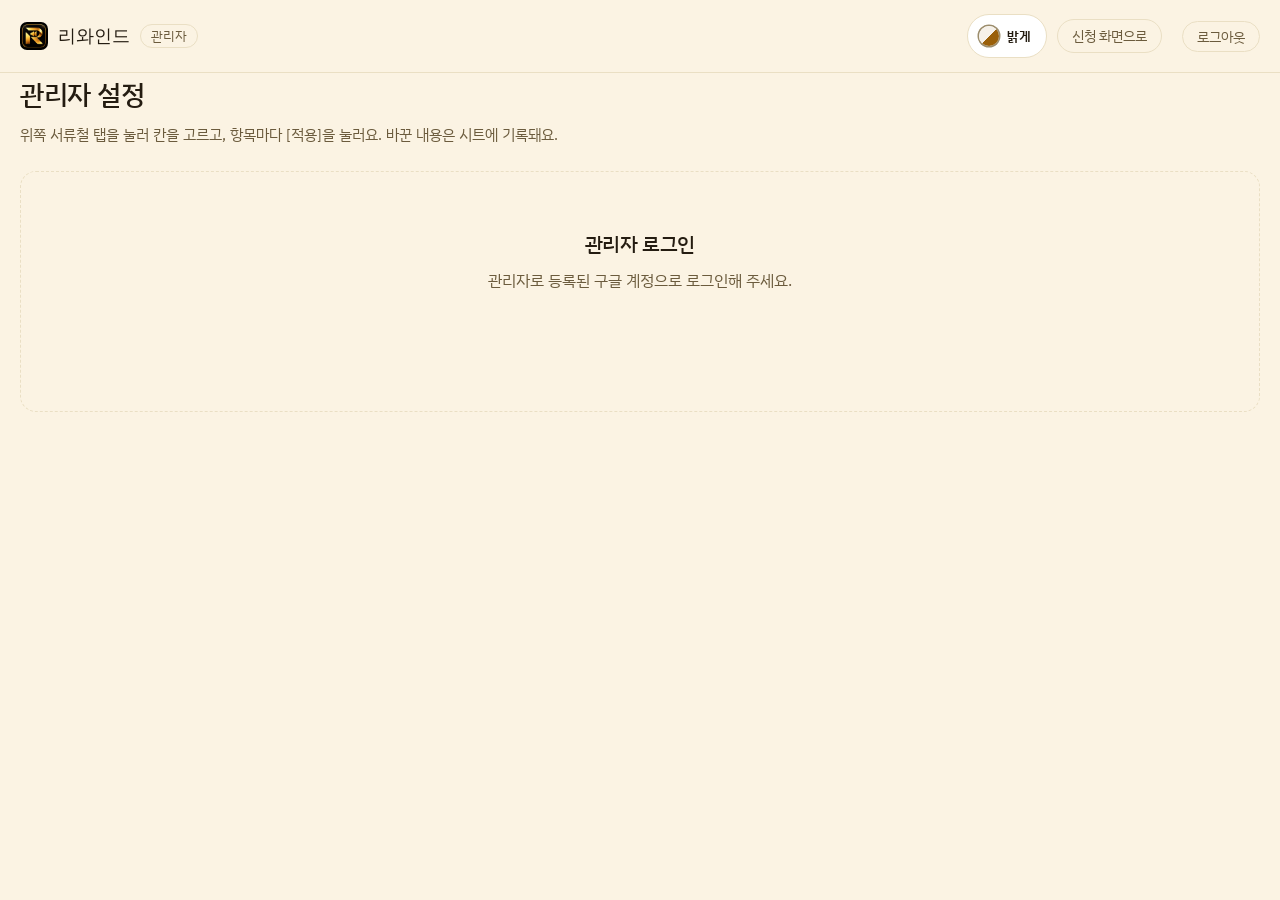
==== admin.html @ f2bafe72 "관리자: 모든 탭 1440 폭, 탭 줄 고정, 넓은 화면에서 설정 2열 Co-Authored-By: Claude Sonnet 5.5 <noreply@anthropic.com> Cl" ====
<!DOCTYPE html>
<html lang="ko">
<head>
<meta charset="UTF-8">
<meta name="viewport" content="width=device-width, initial-scale=1, viewport-fit=cover">
<meta name="robots" content="noindex, nofollow">
<title>관리자 설정 — 리와인드</title>
<link rel="icon" type="image/png" href="./리와인드_로고1_512px.png">
<link rel="preconnect" href="https://fonts.googleapis.com">
<link rel="preconnect" href="https://fonts.gstatic.com" crossorigin>
<link href="https://fonts.googleapis.com/css2?family=Fraunces:opsz,wght@9..144,400;9..144,500;9..144,600&family=IBM+Plex+Sans+KR:wght@400;500;600;700&display=swap" rel="stylesheet">
<script src="https://accounts.google.com/gsi/client" async defer></script>
<style>
  :root {
    --bg: #0c0c0c; --bg-raised: #161616; --bg-input: #1c1c1c; --line: #2a2a2a;
    --ink: #f5f3ee; --ink-dim: #a8a49b; --ink-faint: #6f6b62;
    --amber: #c68a12; --amber-dim: #7a5a1c; --olive: #d4af37; --focus: #c68a12;
    --on-amber: #14100a; --ok: #6fae4a; --err: #c96a5a; --changed-bg: rgba(198,138,18,.10);
    --card-shadow: none;
  }
  @media (prefers-color-scheme: light) {
    :root:not([data-theme="dark"]) {
      --bg: #fbf3e3; --bg-raised: #ffffff; --bg-input: #ffffff; --line: #eadfc4;
      --ink: #241c11; --ink-dim: #6b5b3d; --ink-faint: #9c8d6c;
      --amber: #c68a12; --amber-dim: #f3e1ae; --olive: #8a6d1f; --on-amber: #1c1409;
      --ok: #3f7a24; --err: #b0463a; --changed-bg: rgba(198,138,18,.12);
      --card-shadow: 0 8px 20px -12px rgba(36,28,17,0.12);
    }
  }
  :root[data-theme="dark"] {
    --bg: #0c0c0c; --bg-raised: #161616; --bg-input: #1c1c1c; --line: #2a2a2a;
    --ink: #f5f3ee; --ink-dim: #a8a49b; --ink-faint: #6f6b62;
    --amber: #c68a12; --amber-dim: #7a5a1c; --olive: #d4af37; --on-amber: #14100a;
    --ok: #6fae4a; --err: #c96a5a; --changed-bg: rgba(198,138,18,.10); --card-shadow: none;
  }
  :root[data-theme="light"] {
    --bg: #fbf3e3; --bg-raised: #ffffff; --bg-input: #ffffff; --line: #eadfc4;
    --ink: #241c11; --ink-dim: #6b5b3d; --ink-faint: #9c8d6c;
    --amber: #c68a12; --amber-dim: #f3e1ae; --olive: #8a6d1f; --on-amber: #1c1409;
    --ok: #3f7a24; --err: #b0463a; --changed-bg: rgba(198,138,18,.12);
    --card-shadow: 0 8px 20px -12px rgba(36,28,17,0.12);
  }
  * { box-sizing: border-box; }
  body {
    margin: 0; background: var(--bg); color: var(--ink);
    font-family: 'IBM Plex Sans KR', -apple-system, sans-serif;
    line-height: 1.6; word-break: keep-all; overflow-wrap: break-word; min-height: 100vh;
    padding-top: env(safe-area-inset-top, 0px);
  }
  h1, h2 { font-family: 'Fraunces', 'IBM Plex Sans KR', serif; font-weight: 500; letter-spacing: -0.01em; margin: 0; }
  a { color: inherit; }
  button { font-family: inherit; }
  :focus-visible { outline: 2px solid var(--focus); outline-offset: 2px; }
  .wrap { max-width: 1440px; margin: 0 auto; padding: 0 20px; }

  header.shell {
    position: sticky; top: env(safe-area-inset-top, 0px); z-index: 20; background: var(--bg);
    border-bottom: 1px solid var(--line);
  }
  header.shell .wrap { display: flex; align-items: center; justify-content: space-between; gap: 12px; padding-block: 14px; }
  .brand { display: flex; align-items: center; gap: 10px; text-decoration: none; font-family: 'Fraunces', serif; font-size: 1.15rem; }
  .brand img { width: 28px; height: 28px; border-radius: 7px; }
  .brandgrp { display: flex; align-items: center; gap: 10px; min-width: 0; }
  .tag { font-family: 'IBM Plex Sans KR', sans-serif; font-size: .8rem; color: var(--ink-dim); border: 1px solid var(--line); border-radius: 99px; padding: 1px 10px; text-decoration: none; white-space: nowrap; }
  .tag:hover, .tag:focus-visible { color: var(--ink); border-color: var(--ink-faint); }
  .who { display: flex; align-items: center; gap: 10px; font-size: .88rem; color: var(--ink-dim); min-width: 0; }
  .who span { overflow: hidden; text-overflow: ellipsis; white-space: nowrap; max-width: 220px; }
  .link-btn { background: none; border: 1px solid var(--line); color: var(--ink-dim); border-radius: 99px; padding: 5px 14px; font-size: .85rem; cursor: pointer; }
  .link-btn:hover { color: var(--ink); border-color: var(--ink-faint); }

  main { padding-block: 32px 140px; }
  .page-title { font-size: 1.7rem; }
  .page-sub { color: var(--ink-dim); margin: 6px 0 24px; font-size: .95rem; }

  .state { text-align: center; padding: 56px 16px; border: 1px dashed var(--line); border-radius: 16px; }
  .state h2 { font-size: 1.25rem; margin-bottom: 8px; }
  .state p { color: var(--ink-dim); margin: 0 0 18px; }
  #gsi-area { display: flex; justify-content: center; min-height: 44px; }
  .btn { background: var(--amber); color: var(--on-amber); border: 0; border-radius: 12px; padding: 12px 22px; font-weight: 600; font-size: 1rem; cursor: pointer; }
  .btn:hover { filter: brightness(1.06); }
  .btn[disabled] { opacity: .5; cursor: not-allowed; }
  .btn.ghost { background: transparent; color: var(--ink); border: 1px solid var(--line); }

  .notice { background: var(--bg-raised); border: 1px solid var(--line); border-left: 3px solid var(--amber); border-radius: 12px; padding: 12px 16px; font-size: .9rem; color: var(--ink-dim); margin-bottom: 18px; box-shadow: var(--card-shadow); }

  .list { display: grid; gap: 12px; background: var(--bg-raised); border: 1px solid var(--line); border-radius: 14px; padding: 18px; position: relative; z-index: 1; box-shadow: var(--card-shadow); }
  .list:has(> .state), .list:has(> .hist-wrap), .list:has(> #pc-table) { display: block; }
  #pc-table { min-width: 0; }
  .list > .state { border: 0; padding: 40px 12px; }
  .list > .hist-wrap { border: 0; border-radius: 0; background: transparent; }
  .row { display: grid; grid-template-columns: 1fr auto; gap: 10px 20px; align-items: center; background: var(--bg); border: 1px solid var(--line); border-radius: 12px; padding: 16px 18px; transition: background .15s, border-color .15s; }
  .row.changed { background: var(--changed-bg); border-color: var(--amber); }
  .row.bad { border-color: var(--err); }
  .row .name { font-weight: 600; font-size: 1.05rem; }
  .row .desc { color: var(--ink-dim); font-size: .9rem; }
  .row .range { color: var(--ink-faint); font-size: .8rem; margin-top: 2px; }
  .field { display: flex; align-items: center; gap: 8px; }
  .field input { width: 120px; text-align: right; background: var(--bg-input); color: var(--ink); border: 1px solid var(--line); border-radius: 10px; padding: 10px 12px; font: inherit; font-size: 1.1rem; font-variant-numeric: tabular-nums; }
  .field input:focus { border-color: var(--amber); outline: none; box-shadow: 0 0 0 3px rgba(198,138,18,.25); }
  .field .unit { color: var(--ink-dim); min-width: 1.4em; }
  .row .was { grid-column: 1 / -1; display: none; font-size: .82rem; color: var(--olive); }
  .row.changed .was { display: flex; align-items: center; gap: 10px; }
  .row .ctl { display: flex; align-items: center; gap: 10px; justify-content: flex-end; flex-wrap: wrap; }
  .row .apply { padding: 9px 16px; font-size: .92rem; border-radius: 10px; }
  .pc-form { display: grid; grid-template-columns: 1fr 120px 100px; gap: 10px; background: var(--bg); border: 1px solid var(--line); border-radius: 12px; padding: 16px 18px; margin-bottom: 14px; }
  .pc-form label { display: flex; flex-direction: column; gap: 4px; font-size: .85rem; color: var(--ink-dim); min-width: 0; }
  .pc-form input { background: var(--bg-input); color: var(--ink); border: 1px solid var(--line); border-radius: 10px; padding: 10px 12px; font: inherit; font-size: 1rem; width: 100%; box-sizing: border-box; min-width: 0; }
  .pc-form input:focus { border-color: var(--amber); outline: none; box-shadow: 0 0 0 3px rgba(198,138,18,.25); }
  .pc-form .wide { grid-column: 1 / -1; }
  .pc-form .go { grid-column: 1 / -1; display: flex; align-items: center; gap: 12px; flex-wrap: wrap; }
  .pc-msg { font-size: .9rem; color: var(--ink-dim); }
  .pc-msg.err { color: var(--err); }
  .pc-code { font: 600 1.15rem/1.2 ui-monospace, Menlo, Consolas, monospace; letter-spacing: .06em; user-select: all; }
  .pc-st { display: inline-block; padding: 2px 8px; border-radius: 99px; font-size: .78rem; border: 1px solid var(--line); }
  .pc-st.발급 { color: var(--olive); } .pc-st.사용 { color: var(--ink-dim); } .pc-st.만료, .pc-st.취소 { color: var(--ink-faint); }
  .pc-x { padding: 4px 10px; font-size: .8rem; border-radius: 8px; }
  @media (max-width: 560px) { .pc-form { grid-template-columns: 1fr 1fr; } .pc-form label:first-child { grid-column: 1 / -1; } }
  .st-grid { display: grid; grid-template-columns: repeat(auto-fit, minmax(110px, 1fr)); gap: 10px; margin-bottom: 16px; }
  .st-cell { background: var(--bg); border: 1px solid var(--line); border-radius: 12px; padding: 14px 16px; display: flex; flex-direction: column; gap: 2px; }
  .st-cell b { font-size: 1.6rem; font-variant-numeric: tabular-nums; }
  .st-cell span { color: var(--ink-dim); font-size: .85rem; }
  .st-cell.warn { border-color: var(--amber); }
  .list:has(> #st-box) { display: block; } #st-box { min-width: 0; }
  .row.text { grid-template-columns: 1fr; }
  .row.text .ctl { justify-content: stretch; }
  .row.text .field { flex: 1; }
  .row.text .field input { width: 100%; text-align: left; font-size: 1rem; }
  .counter { font-size: .78rem; color: var(--ink-faint); min-width: 4.5em; text-align: right; }
  .switch { position: relative; width: 52px; height: 30px; border-radius: 99px; border: 1px solid var(--line); background: var(--bg-input); cursor: pointer; padding: 0; transition: background .15s; }
  .switch::after { content: ''; position: absolute; top: 3px; left: 3px; width: 22px; height: 22px; border-radius: 50%; background: var(--ink-faint); transition: transform .15s, background .15s; }
  .switch[aria-checked="true"] { background: var(--amber-dim); border-color: var(--amber); }
  .switch[aria-checked="true"]::after { transform: translateX(22px); background: var(--amber); }
  .switch-label { min-width: 2.6em; color: var(--ink-dim); }
  /* 공지 카드: 글 입력칸 하나와 버튼 하나(공지하기 / 해제) */
  .nc { background: var(--bg-raised); border: 1px solid var(--line); border-radius: 14px; padding: 18px 18px 20px; display: grid; gap: 14px; box-shadow: var(--shadow, none); }
  .nc-state { display: inline-flex; align-items: center; gap: 8px; font-weight: 600; font-size: .95rem; }
  .nc-state i { width: 10px; height: 10px; border-radius: 50%; background: var(--ink-faint); display: inline-block; }
  .nc-state.on i { background: #3fae5a; box-shadow: 0 0 0 4px rgba(63,174,90,.2); }
  .nc-input { width: 100%; background: var(--bg-input); color: var(--ink); border: 1px solid var(--line); border-radius: 12px; padding: 14px 16px; font: inherit; font-size: 1.05rem; }
  .nc-input:focus { border-color: var(--amber); outline: none; box-shadow: 0 0 0 3px rgba(198,138,18,.25); }
  .nc-bar { display: flex; align-items: center; justify-content: space-between; gap: 12px; flex-wrap: wrap; }
  .nc-btns { display: flex; gap: 8px; margin-left: auto; }
  .nc-btn { min-width: 128px; padding: 13px 24px; font-size: 1.05rem; }
  .nc-btn.off { background: var(--bg-input); color: var(--ink-dim); border: 1px solid var(--line); }
  .nc-btn[disabled] { opacity: .45; cursor: not-allowed; }
  .nc-msg { color: #e0614d; font-size: .86rem; min-height: 1.1em; }
  .nc-pv { display: grid; gap: 6px; }
  .nc-pv-t { font-size: .8rem; color: var(--ink-faint); }
  .nc-pv-bar { overflow: hidden; white-space: nowrap; border-radius: 8px; padding: 9px 14px; font-weight: 600; font-size: .95rem; text-overflow: ellipsis; color: #fff; }
  .nc-pv-bar.l { background: #9a600a; }
  .nc-pv-bar.d { background: #1b2a4a; }
  .sec { margin: 0 0 22px; }
  .sec:last-child { margin-bottom: 0; }
  .sec-h { font-size: 1.05rem; font-weight: 600; margin: 0 0 4px; }
  .sec-sub { color: var(--ink-dim); font-size: .88rem; margin: 0 0 12px; }
  .tiers { display: grid; grid-template-columns: repeat(3, minmax(0, 1fr)); gap: 12px; }
  .tier { background: var(--bg); border: 1px solid var(--line); border-radius: 12px; padding: 14px 16px 16px; box-shadow: inset 0 3px 0 var(--tc, var(--amber)); display: grid; gap: 10px; align-content: start; transition: background .15s, border-color .15s; }
  .tier.changed { background: var(--changed-bg); border-color: var(--amber); }
  .tier.bad { border-color: var(--err); }
  .tier h3 { margin: 0; font-size: 1rem; font-weight: 600; }
  .tier .f { display: grid; gap: 4px; }
  .tier .f > span.k { color: var(--ink-dim); font-size: .85rem; }
  .tier .field input { width: 100%; }
  .tier .field { width: 100%; }
  .tier .msg { color: var(--err); font-size: .82rem; display: none; }
  .tier.bad .msg { display: block; }
  .tier .was { display: none; font-size: .8rem; color: var(--olive); align-items: center; gap: 10px; flex-wrap: wrap; }
  .tier.changed .was { display: flex; }
  .tier .apply { justify-self: end; padding: 9px 16px; font-size: .92rem; border-radius: 10px; }
  .tabs { display: flex; flex-wrap: wrap; gap: 3px; margin: 0; padding: 0 6px; position: relative; z-index: 2; }
  .tab { flex: 0 0 auto; background: var(--bg-input); border: 1px solid var(--line); border-bottom: 0; color: var(--ink-faint); padding: 9px 18px 8px; margin-top: 6px; border-radius: 12px 12px 0 0; cursor: pointer; font-size: .95rem; position: relative; }
  .tab:hover { color: var(--ink); }
  .tab.soon { font-style: normal; }
  .tab[aria-selected="true"] { background: var(--bg-raised); color: var(--ink); font-weight: 600; margin-top: 0; padding-top: 14px; margin-bottom: -1px; padding-bottom: 9px; box-shadow: inset 0 3px 0 var(--amber); z-index: 3; }
  .tab .dot { display: inline-block; width: 7px; height: 7px; border-radius: 50%; background: var(--amber); margin-left: 7px; vertical-align: middle; }
  .hist { width: 100%; border-collapse: collapse; font-size: .9rem; }
  .hist th, .hist td { text-align: left; padding: 10px 12px; border-bottom: 1px solid var(--line); vertical-align: top; }
  .hist th { color: var(--ink-dim); font-weight: 500; font-size: .82rem; }
  .hist td.num { font-variant-numeric: tabular-nums; }
  .hist-wrap { overflow-x: auto; background: var(--bg-raised); border: 1px solid var(--line); border-radius: 14px; }
  .row .msg { grid-column: 1 / -1; color: var(--err); font-size: .85rem; display: none; }
  .row.bad .msg { display: block; }
  .mini { background: none; border: 0; color: var(--ink-dim); text-decoration: underline; cursor: pointer; font-size: .82rem; padding: 0; }

  .savebar { position: fixed; left: 0; right: 0; bottom: 0; background: var(--bg-raised); border-top: 1px solid var(--line); padding: 12px 0 calc(12px + env(safe-area-inset-bottom, 0px)); transform: translateY(110%); transition: transform .2s; z-index: 30; }
  .savebar.show { transform: none; }
  .savebar .wrap { display: flex; align-items: center; justify-content: space-between; gap: 12px; }
  .savebar b { color: var(--amber); }

  .overlay { position: fixed; inset: 0; background: rgba(0,0,0,.6); display: none; align-items: center; justify-content: center; padding: 20px; z-index: 50; }
  .overlay.show { display: flex; }
  .dialog { background: var(--bg-raised); border: 1px solid var(--line); border-radius: 18px; padding: 24px; width: 100%; max-width: 460px; max-height: 86vh; overflow: auto; }
  .dialog h2 { font-size: 1.25rem; margin-bottom: 4px; }
  .dialog p { color: var(--ink-dim); margin: 0 0 14px; font-size: .92rem; }
  .diff { list-style: none; margin: 0 0 18px; padding: 0; display: grid; gap: 8px; }
  .diff li { display: flex; justify-content: space-between; gap: 12px; border: 1px solid var(--line); border-radius: 10px; padding: 10px 12px; font-size: .95rem; }
  .diff .arrow { color: var(--amber); font-variant-numeric: tabular-nums; white-space: nowrap; }
  .dialog .actions { display: flex; justify-content: flex-end; gap: 10px; }

  .toast { position: fixed; left: 50%; bottom: 96px; transform: translateX(-50%) translateY(20px); background: var(--bg-raised); border: 1px solid var(--ok); color: var(--ink); border-radius: 12px; padding: 12px 18px; opacity: 0; pointer-events: none; transition: .2s; z-index: 60; max-width: calc(100vw - 32px); text-align: center; }
  .toast.show { opacity: 1; transform: translateX(-50%); }
  .toast.err { border-color: var(--err); }

  @media (max-width: 560px) {
    .row { grid-template-columns: 1fr; }
    .tiers { grid-template-columns: 1fr; }
    .list { padding: 12px; }
    .tab { padding: 8px 12px 7px; font-size: .9rem; }
    .tab[aria-selected="true"] { padding-top: 13px; padding-bottom: 8px; }
    .field input { width: 100%; }
    .field { width: 100%; }
    .who span { display: none; }
    .who { gap: 4px; font-size: .8rem; }
    .who .link-btn { padding-inline: 4px; white-space: nowrap; }
    html body header.shell .theme-switch button.theme-cycle { padding: 0 6px 0 6px; }
    header.shell .theme-switch .tc-name { display: none; }
    .who a.link-btn { display: none; }   /* 폰에서는 '관리자' 표시가 같은 곳(신청 화면)으로 가요 */
    header.shell .wrap { gap: 6px; }
    .page-title { font-size: 1.4rem; }
  }
  @media (prefers-reduced-motion: reduce) { * { transition: none !important; } }

  /* 주제 찾기 탭 */
  /* 넓은 화면: 모든 탭이 같은 폭. 탭 줄은 헤더 아래에 고정, 내용만 스크롤 */
  .page-sub, .notice, .nc, .pc-form { max-width: 860px; }
  @media (min-width: 561px) {
    .tabs { position: sticky; top: calc(var(--hh, 58px) + env(safe-area-inset-top, 0px)); background: var(--bg); padding-top: 4px; z-index: 15; }
  }
  @media (min-width: 1000px) {
    .list { grid-template-columns: repeat(2, minmax(0, 1fr)); }
    #list > .sec, #list > .notice { grid-column: 1 / -1; }
  }
  .list:has(> #tp-box) { display: block; } #tp-box { min-width: 0; }
  .tp-bar { background: var(--bg-raised); border: 1px solid var(--line); border-radius: 14px; box-shadow: var(--card-shadow); padding: 14px 16px; display: grid; gap: 12px; margin-bottom: 10px; }
  .tp-top { display: flex; flex-wrap: wrap; gap: 10px 14px; align-items: center; }
  .tp-seg { display: inline-flex; border: 1px solid var(--line); border-radius: 10px; overflow: hidden; }
  .tp-seg button { background: var(--bg-input); color: var(--ink-dim); border: 0; padding: 8px 18px; font-size: .94rem; cursor: pointer; }
  .tp-seg button + button { border-left: 1px solid var(--line); }
  .tp-seg button[aria-pressed="true"] { background: var(--amber); color: var(--on-amber); font-weight: 700; }
  .tp-find { flex: 1 1 240px; max-width: 420px; }
  .tp-find input { width: 100%; background: var(--bg-input); color: var(--ink); border: 1px solid var(--line); border-radius: 10px; padding: 9px 12px; font: inherit; font-size: .95rem; }
  .tp-find input:focus, .tp-select:focus-visible { border-color: var(--amber); outline: none; box-shadow: 0 0 0 3px rgba(198,138,18,.25); }
  .tp-fl { display: grid; grid-template-columns: repeat(6, minmax(0, 1fr)) auto; gap: 10px; align-items: end; }
  @media (max-width: 1000px) { .tp-fl { grid-template-columns: repeat(3, minmax(0, 1fr)); } .tp-reset { grid-column: 1 / -1; } }
  @media (max-width: 560px) { .tp-fl { grid-template-columns: repeat(2, minmax(0, 1fr)); } }
  .tp-fld { display: grid; gap: 3px; min-width: 0; }
  .tp-fld label { font-size: .78rem; color: var(--ink-faint); }
  .tp-select { width: 100%; background: var(--bg-input); color: var(--ink); border: 1px solid var(--line); border-radius: 10px; padding: 8px 10px; font: inherit; font-size: .92rem; cursor: pointer; }
  .tp-reset { background: none; color: var(--ink-dim); border: 1px solid var(--line); border-radius: 10px; padding: 8px 14px; font: inherit; font-size: .92rem; cursor: pointer; }
  .tp-reset:hover { border-color: var(--amber); color: var(--ink); }
  .tp-sum { color: var(--ink-dim); font-size: .88rem; margin: 0 2px 14px; }
  .tp-src { color: var(--ink-faint); font-size: .8rem; margin: 22px 0 0; line-height: 1.7; }
  .tp-src a { color: var(--ink-dim); }
  .tp-warn { color: var(--err); }
  .tp-tag { display: inline-block; font-size: .76rem; padding: 0 8px; border-radius: 6px; background: transparent; color: var(--ink-dim); border: 1px solid var(--line); white-space: nowrap; }
  .tp-tag.sh { color: var(--amber); border-color: var(--amber); }
  .tp-tag.lim { color: var(--err); border-color: var(--err); }

  /* 대분류: 분류 구역 */
  .tp-cat { margin-bottom: 28px; }
  .tp-cat-h { display: flex; align-items: baseline; flex-wrap: wrap; gap: 6px 12px; padding: 0 4px 10px; border-bottom: 2px solid var(--amber); margin-bottom: 10px; }
  .tp-cat-h h3 { margin: 0; font-family: inherit; font-size: 1.5rem; font-weight: 800; letter-spacing: -.01em; }
  .tp-cnt { color: var(--ink-dim); font-size: .85rem; }

  /* 중분류: 상품 한 줄 (눌러서 펼침) */
  .tp-p { background: var(--bg-raised); border: 1px solid var(--line); border-radius: 12px; box-shadow: var(--card-shadow); margin-bottom: 8px; overflow: hidden; }
  .tp-ph { width: 100%; display: flex; align-items: center; flex-wrap: wrap; gap: 6px 14px; background: none; color: inherit; border: 0; padding: 12px 16px; font: inherit; text-align: left; cursor: pointer; }
  .tp-ph:hover { background: var(--changed-bg); }
  .tp-car { color: var(--ink-faint); font-size: .8rem; width: 14px; transition: transform .15s; }
  .tp-p[data-open="1"] .tp-car { transform: rotate(90deg); }
  .tp-pn { font-size: 1.08rem; font-weight: 700; overflow-wrap: anywhere; flex: 1 1 200px; min-width: 0; }
  .tp-ps { color: var(--ink-dim); font-size: .85rem; font-variant-numeric: tabular-nums; white-space: nowrap; }
  .tp-ps b { color: var(--ink); font-weight: 600; }
  .tp-pb { border-top: 1px solid var(--line); }
  .tp-pnote { color: var(--ink-faint); font-size: .8rem; padding: 8px 16px; }

  /* 소분류: 영상 가로 행 */
  .tp-cols, .tp-vr { display: grid; grid-template-columns: 128px 66px minmax(0, 1fr) 70px 78px 78px 170px 74px; gap: 14px; align-items: center; padding: 10px 16px; }
  .tp-cols.flat, .tp-vr.flat { grid-template-columns: 128px 66px minmax(0, 1fr) 120px 70px 78px 78px 170px 74px; }
  .tp-vm { display: contents; }
  .tp-cols { font-size: .78rem; color: var(--ink-faint); border-bottom: 1px solid var(--line); background: var(--bg); padding-block: 7px; }
  .tp-cols button { background: none; border: 0; padding: 0; color: inherit; font: inherit; text-align: left; cursor: pointer; }
  .tp-cols button:hover, .tp-cols button[aria-pressed="true"] { color: var(--amber); }
  .tp-cols .r, .tp-vr .r { text-align: right; }
  .tp-vr { position: relative; color: inherit; text-decoration: none; border-bottom: 1px solid var(--line); font-size: .86rem; }
  .tp-vr:last-child { border-bottom: 0; }
  .tp-vr:hover, .tp-vr:focus-visible { background: var(--changed-bg); }
  .tp-vth { position: relative; aspect-ratio: 16 / 9; border-radius: 6px; overflow: hidden; background: #000; }
  .tp-vth img { width: 100%; height: 100%; object-fit: contain; display: block; }
  .tp-vth i { position: absolute; right: 4px; bottom: 4px; background: rgba(0,0,0,.75); color: #fff; font-size: .7rem; padding: 0 5px; border-radius: 4px; font-style: normal; font-variant-numeric: tabular-nums; }
  .tp-score { display: inline-block; background: #d4af37; color: #14100a; font-weight: 700; font-size: .85rem; padding: 1px 9px; border-radius: 99px; font-variant-numeric: tabular-nums; white-space: nowrap; }
  .tp-score.hot { background: #c93d1f; color: #fff; } .tp-score.warm { background: var(--amber); }
  .tp-vti { min-width: 0; display: grid; gap: 1px; }
  .tp-vt { font-weight: 600; font-size: .94rem; line-height: 1.4; display: -webkit-box; -webkit-line-clamp: 2; -webkit-box-orient: vertical; overflow: hidden; }
  .tp-vti small { color: var(--ink-faint); font-size: .76rem; white-space: nowrap; overflow: hidden; text-overflow: ellipsis; }
  .tp-vca { min-width: 0; display: grid; gap: 2px; justify-items: start; }
  .tp-vca small { color: var(--ink-faint); font-size: .76rem; max-width: 100%; white-space: nowrap; overflow: hidden; text-overflow: ellipsis; }
  .tp-vch { min-width: 0; display: grid; }
  .tp-vch span, .tp-vch small { white-space: nowrap; overflow: hidden; text-overflow: ellipsis; }
  .tp-vch small { color: var(--ink-faint); font-size: .76rem; }
  .tp-num { font-variant-numeric: tabular-nums; white-space: nowrap; }
  .tp-dim { color: var(--ink-dim); }
  .tp-grid { background: var(--bg-raised); border: 1px solid var(--line); border-radius: 12px; box-shadow: var(--card-shadow); overflow: hidden; }
  .tp-more { display: flex; justify-content: center; margin-top: 16px; }

  /* 좁은 화면: 썸네일 + 제목, 그 아래에 정보를 한 줄로 */
  @media (max-width: 1100px) {
    .tp-cols { display: none; }
    .tp-vr, .tp-vr.flat { grid-template-columns: 108px minmax(0, 1fr); gap: 4px 12px; align-items: start; }
    .tp-vth { grid-column: 1; grid-row: 1 / span 2; }
    .tp-vsc { position: absolute; left: 22px; top: 18px; }
    .tp-vti { grid-column: 2; grid-row: 1; }
    .tp-vm { display: flex; flex-wrap: wrap; align-items: center; gap: 4px 12px; grid-column: 2; grid-row: 2; color: var(--ink-dim); font-size: .8rem; }
    .tp-vm [data-l]::before { content: attr(data-l) ' '; color: var(--ink-faint); }
    .tp-vm .r { text-align: left; }
    .tp-vch { display: block; } .tp-vch small { display: inline; } .tp-vch small::before { content: ' · '; }
  }
  @media (max-width: 560px) { .tp-ph { padding: 10px 12px; } .tp-vr { padding: 10px 12px; } }
</style>
<script src="./theme.js"></script>
</head>
<body>
<header class="shell">
  <div class="wrap">
    <div class="brandgrp"><a class="brand" href="./index.html"><img src="./리와인드_로고1_512px.png" alt=""> 리와인드</a><a class="tag" href="./new.html" title="신청 화면으로">관리자</a></div>
    <div style="display:flex;align-items:center;gap:10px;min-width:0"><div class="theme-switch" aria-label="화면 색상"></div><div class="who" id="who" hidden><a class="link-btn" href="./new.html" style="text-decoration:none">신청 화면으로</a><span id="who-email"></span><button class="link-btn" id="logout" type="button">로그아웃</button></div></div>
  </div>
</header>

<main class="wrap">
  <h1 class="page-title">관리자 설정</h1>
  <p class="page-sub" id="page-sub">위쪽 서류철 탭을 눌러 칸을 고르고, 항목마다 [적용]을 눌러요. 바꾼 내용은 시트에 기록돼요.</p>

  <section id="gate" class="state" hidden>
    <h2>관리자 로그인</h2>
    <p>관리자로 등록된 구글 계정으로 로그인해 주세요.</p>
    <div id="gsi-area"></div>
  </section>

  <section id="expired" class="state" hidden>
    <h2>로그인이 만료됐어요</h2>
    <p>보안을 위해 일정 시간이 지나면 다시 로그인해야 해요.</p>
    <div id="gsi-area-2"></div>
  </section>

  <section id="forbidden" class="state" hidden>
    <h2>관리자 계정이 아니에요</h2>
    <p id="forbidden-msg">이 화면은 관리자만 볼 수 있어요. 다른 구글 계정으로 로그인해 보세요.</p>
    <button class="btn ghost" id="switch" type="button">다른 계정으로 로그인</button>
  </section>

  <section id="failed" class="state" hidden>
    <h2>설정을 불러오지 못했어요</h2>
    <p>서버 연결에 문제가 있을 수 있어요. 잠시 뒤에 다시 시도해 주세요.</p>
    <button class="btn" id="retry" type="button">다시 불러오기</button>
  </section>

  <section id="loading" class="state" hidden><p style="margin:0">불러오는 중이에요…</p></section>

  <section id="panel" hidden>
    <div class="notice">항목마다 <b>[적용]</b>을 눌러야 그 항목만 저장돼요. 고객 사이트에는 <b>최대 5분 뒤</b>에 반영되고, 이미 지급된 포인트와 접수된 주문은 바뀌지 않아요.</div>
    <div class="tabs" id="tabs" role="tablist" aria-label="설정 분류"></div>
    <div class="list" id="list"></div>
  </section>
</main>

<div class="overlay" id="confirm" role="dialog" aria-modal="true" aria-labelledby="confirm-title">
  <div class="dialog">
    <h2 id="confirm-title">이 항목을 바꿀까요?</h2>
    <p>저장하면 시트에 기록되고, 변경 이력이 남아요.</p>
    <ul class="diff" id="diff"></ul>
    <div class="actions">
      <button class="btn ghost" id="confirm-no" type="button">취소</button>
      <button class="btn" id="confirm-yes" type="button">적용</button>
    </div>
  </div>
</div>
<div class="toast" id="toast" role="status" aria-live="polite"></div>

<script>
  (function () { function hh() { const h = document.querySelector('header.shell'); if (h) document.documentElement.style.setProperty('--hh', h.offsetHeight + 'px'); } hh(); window.addEventListener('resize', hh); window.addEventListener('load', hh); })();
(function () {
  'use strict';
  const GOOGLE_CLIENT_ID = '188637268860-9hj2af4bt8esn506bf5bqs72qnbu0qjs.apps.googleusercontent.com';
  const GET_URL = 'https://bald-buffalo.pikapod.net/webhook/admin-settings-get';
  const SAVE_URL = 'https://bald-buffalo.pikapod.net/webhook/admin-settings-save';
  const TOPICS_URL = 'https://bald-buffalo.pikapod.net/webhook/admin-topics';
  const STATUS_URL = 'https://bald-buffalo.pikapod.net/webhook/admin-status';
  const CODE_URL = 'https://bald-buffalo.pikapod.net/webhook/admin-point-code';
  const TOKEN_KEY = 'rw_id_token';
  const $ = (id) => document.getElementById(id);
  const sections = ['gate', 'expired', 'forbidden', 'failed', 'loading', 'panel'];
  let items = [];          // 서버에서 받은 원래 값
  let draft = {};          // 키 -> 입력 중인 값(문자열)
  let busy = false;

  function show(name) {
    sections.forEach((s) => { $(s).hidden = s !== name; });
  }
  function toast(msg, isErr) {
    const t = $('toast');
    t.textContent = msg; t.classList.toggle('err', !!isErr); t.classList.add('show');
    clearTimeout(toast._t); toast._t = setTimeout(() => t.classList.remove('show'), isErr ? 5000 : 3500);
  }
  const token = () => { try { return sessionStorage.getItem(TOKEN_KEY) || ''; } catch (e) { return ''; } };
  function clearToken() { try { sessionStorage.removeItem(TOKEN_KEY); } catch (e) {} }
  function num(v) {
    const s = String(v == null ? '' : v).replace(/,/g, '').trim();
    if (s === '') return null; const n = Number(s); return Number.isFinite(n) ? n : null;
  }
  const r1 = (x) => Math.round(x * 10) / 10;
  const fmt = (n) => (n == null ? '' : String(n));

  function unitOf(key) { return /보너스|가산|비율/.test(key) ? '%' : /인원/.test(key) ? '명' : /^한도_.*분$/.test(key) ? '분' : /^롱폼_|포인트|분당/.test(key) ? 'P' : ''; }
  const LABELS = { '요금_기본포인트': '기본 요금', '요금_분당_이미지중심': '분당 요금 · 이미지 중심', '요금_분당_혼합': '분당 요금 · 혼합', '요금_분당_모두영상': '분당 요금 · 모두 영상', '요금_장시간가산': '60분 초과 가산', '체험_가격비율': '체험 가격 비율', '체험_최소포인트': '체험 최소 가격' };
  Object.assign(LABELS, { '롱폼_인트로_초당': '인트로 영상 · 1초당', '롱폼_낭독_분당': 'AI 목소리 낭독 · 1분당', '롱폼_낭독_최소': 'AI 목소리 낭독 · 최소', '롱폼_최소요금': '롱폼 최소 요금', '한도_야담_최대분': '야담 최대 길이 (그림이 자주 바뀌는)', '한도_긴야담_최대분': '긴 이야기 야담 최대 길이' });
  const KIND_NAME = { '분위기': '분위기 영상', '야담': '야담', '긴야담': '긴 이야기 야담' };
  function labelOf(key) { const m = /^롱폼_(분위기|야담|긴야담)_(경제형|표준형|고급형)_(기본|시간당|분당)$/.exec(key); if (m) return `${KIND_NAME[m[1]]} · ${m[2]} · ${m[3]}`; return LABELS[key] || key.replace(/_/g, ' · '); }

  async function post(url, body) {
    const res = await fetch(url, { method: 'POST', headers: { 'Content-Type': 'application/json' }, body: JSON.stringify(body) });
    let data = null; try { data = await res.json(); } catch (e) {}
    return { status: res.status, data };
  }

  async function load() {
    const t = token();
    if (!t) { renderLogin('gate'); return; }
    show('loading');
    try {
      const { status, data } = await post(GET_URL, { idToken: t });
      if (status === 401) { clearToken(); renderLogin('expired'); return; }
      if (status === 403) { $('forbidden-msg').textContent = '이 화면은 관리자만 볼 수 있어요. 다른 구글 계정으로 로그인해 보세요.'; show('forbidden'); return; }
      if (status !== 200 || !data || data.ok !== true || !Array.isArray(data.items)) { show('failed'); return; }
      $('who-email').textContent = data.email || ''; $('who').hidden = false;
      items = data.items.map(fixGroup); history = Array.isArray(data.history) ? data.history : []; draft = {};
      renderTabs(); renderList(); show('panel');
    } catch (e) { show('failed'); }
  }

  function renderLogin(which) {
    show(which); $('who').hidden = true;
    const area = which === 'gate' ? $('gsi-area') : $('gsi-area-2');
    const draw = () => {
      if (!(window.google && google.accounts && google.accounts.id)) return false;
      google.accounts.id.initialize({ client_id: GOOGLE_CLIENT_ID, callback: window.handleGoogleSignIn, auto_select: false });
      area.innerHTML = '';
      google.accounts.id.renderButton(area, { theme: 'filled_black', size: 'large', text: 'continue_with', shape: 'pill' });
      return true;
    };
    if (!draw()) { let n = 0; const iv = setInterval(() => { if (draw() || ++n > 40) clearInterval(iv); }, 150); }
  }
  window.handleGoogleSignIn = function (response) {
    try { sessionStorage.setItem(TOKEN_KEY, response.credential); } catch (e) {}
    load();
  };

  let history = [], activeTab = '', saving = false, pendingKeys = [];
  const PLANNED = ['가격·포인트', '롱폼 요금', '야담', '공지', '문구', '이미지·영상', '운영 한도'];   // 서류철 칸 (항목이 아직 없으면 '준비 중')
  const KEY_GROUP = { '요금_기본포인트': '가격·포인트', '요금_분당_이미지중심': '가격·포인트', '요금_분당_혼합': '가격·포인트', '요금_분당_모두영상': '가격·포인트', '요금_장시간가산': '가격·포인트', '체험_가격비율': '가격·포인트', '체험_최소포인트': '가격·포인트', '가입지급포인트': '가격·포인트', '하루지급인원': '가격·포인트', '충전보너스_30달러': '가격·포인트', '충전보너스_50달러': '가격·포인트', '충전보너스_100달러': '가격·포인트', '공지사용': '공지', '공지문구': '공지' };
  const TAB_DESC = {
    '가격·포인트': '가입 포인트, 하루 지급 인원, 충전 보너스, 쇼츠·일반 영상 요금과 체험 가격을 정해요. 이미 지급된 포인트와 접수된 주문은 바뀌지 않아요.',
    '롱폼 요금': '분위기 영상 요금과 AI 목소리 낭독, 롱폼 최소 요금을 정해요. 야담 요금은 야담 칸에 있어요. 이미 접수된 주문은 바뀌지 않아요.',
    '야담': '야담 인트로 영상 요금(1초당), 최대 길이(분 단위, 360이면 6시간)를 정해요. 이미 접수된 주문은 바뀌지 않아요.',
    '공지': '모든 고객 화면 맨 위에 띠로 보이는 공지를 켜고 끄고, 문구를 바꿔요.',
    '문구': '고객 화면의 안내 문구를 바꾸는 칸이에요. 준비 중이에요.',
    '이미지·영상': '첫 화면의 이미지와 영상을 바꾸는 칸이에요. 준비 중이에요.',
    '운영 한도': '무료 체험 횟수, 동시에 만드는 영상 수 같은 운영 한도를 정하는 칸이에요. 준비 중이에요. (야담 최대 길이는 야담 칸에 있어요.)',
    '기타': '어느 칸에도 속하지 않은 항목이에요.',
    '주제 찾기': '전 세계 쇼핑 채널에서 평소보다 조회수가 유독 높은 영상을 분류 → 상품 순서로 묶어 보여줘요. 상품 줄을 누르면 영상이 펼쳐지고, 영상 줄을 누르면 유튜브에서 열려요. 보기만 하는 화면이에요.',
    '현황': '제작 중인 영상과 기다리는 신청, 실패한 건을 한눈에 봐요. 보기만 하는 화면이에요.',
    '포인트 코드': '이메일과 포인트를 적으면 코드를 만들어 그 이메일로 보내요. 받은 사람이 리와인드 계정 메뉴에서 코드를 넣으면 충전 포인트로 들어가요. 코드는 받는 이메일 계정에서만 한 번 쓸 수 있어요.',
    '변경 이력': '누가 언제 무엇을 바꿨는지 기록이에요. 최근 100건까지 보여요.'
  };
  const DEFAULT_SUB = '위쪽 서류철 탭을 눌러 칸을 고르고, 항목마다 [적용]을 눌러요. 바꾼 내용은 시트에 기록돼요.';
  function cleanGroup(v) { return String(v == null ? '' : v).normalize('NFC').replace(/[\u200B-\u200D\u2060\uFEFF]/g, '').replace(/[\u00A0\u3000]/g, ' ').replace(/[・•∙‧⋅･]/g, '·').replace(/\s*·\s*/g, '·').replace(/\s+/g, ' ').trim(); }
  function fixGroup(it) { const g = cleanGroup(it.group); if (/^롱폼_(야담|긴야담)_|^롱폼_인트로_|^한도_(야담|긴야담)_/.test(it.key)) { it.group = '야담'; return it; } it.group = PLANNED.includes(g) ? g : (KEY_GROUP[it.key] || (/^롱폼_/.test(it.key) ? '롱폼 요금' : g) || '기타'); return it; }
  const groups = () => { const have = []; items.forEach((it) => { if (!have.includes(it.group)) have.push(it.group); }); const g = PLANNED.slice(); have.forEach((n) => { if (!g.includes(n)) g.push(n); }); g.push('주제 찾기'); g.push('현황'); g.push('포인트 코드'); g.push('변경 이력'); return g; };

  function renderTabs() {
    const tabs = $('tabs'); tabs.innerHTML = '';
    const g = groups(); if (!g.includes(activeTab)) activeTab = g[0];
    $('page-sub').textContent = TAB_DESC[activeTab] || DEFAULT_SUB;
    const nt = document.querySelector('#panel .notice'); if (nt) nt.hidden = activeTab === '주제 찾기';
    g.forEach((name) => {
      const b = document.createElement('button'); b.type = 'button'; b.className = 'tab'; b.setAttribute('role', 'tab');
      b.setAttribute('aria-selected', name === activeTab ? 'true' : 'false'); b.textContent = name;
      if (name !== '변경 이력' && name !== '포인트 코드' && name !== '현황' && name !== '주제 찾기' && !items.some((it) => it.group === name)) b.classList.add('soon');
      if (name !== '변경 이력' && items.some((it) => it.group === name && isChanged(it))) { const d = document.createElement('span'); d.className = 'dot'; d.title = '적용하지 않은 변경이 있어요'; b.appendChild(d); }
      b.addEventListener('click', () => { activeTab = name; renderTabs(); renderList(); });
      tabs.appendChild(b);
    });
  }

  // 포인트 코드 탭: 발급 폼 + 발급 목록(취소 가능)
  let codes = null, pcNote = null;   // pcNote: 목록을 다시 그려도 남겨 둘 안내 {t, err, code}
  async function codeCall(body) {
    const { status, data } = await post(CODE_URL, Object.assign({ idToken: token() }, body));
    if (status === 401) { clearToken(); renderLogin('expired'); throw new Error('login'); }
    if (status === 403) { $('forbidden-msg').textContent = '이 화면은 관리자만 볼 수 있어요.'; show('forbidden'); throw new Error('forbidden'); }
    return { status, data: data || {} };
  }
  async function loadCodes() {
    try { const { data } = await codeCall({ action: 'list' }); codes = data.ok && Array.isArray(data.codes) ? data.codes : false; }
    catch (e) { if (e.message === 'login' || e.message === 'forbidden') return; codes = false; toast('발급 목록을 불러오지 못했어요.', true); }
    if (activeTab === '포인트 코드') drawCodeTable();
  }
  function renderCodes(list) {
    const form = document.createElement('div'); form.className = 'pc-form';
    form.innerHTML = '<label class="wide">받는 사람 이메일(그 사람이 리와인드에 구글로 로그인하는 이메일 그대로)<input id="pc-email" type="email" autocomplete="off" placeholder="name@example.com" maxlength="120"></label>'
      + '<label>포인트<input id="pc-points" type="number" min="1" max="5000" step="1" inputmode="numeric" placeholder="예: 100"></label>'
      + '<label>사용 기한(일)<input id="pc-days" type="number" min="1" max="365" step="1" inputmode="numeric" value="30"></label>'
      + '<label class="wide">메모(받는 사람에게는 안 보여요)<input id="pc-memo" type="text" maxlength="200" placeholder="예: 이벤트 당첨"></label>'
      + '<div class="go"><button class="btn" id="pc-send" type="button">코드 만들어 메일 보내기</button><span class="pc-msg" id="pc-msg" role="status"></span></div>';
    list.appendChild(form);
    const msg = (t, err) => { pcNote = { t, err: !!err, code: '' }; const m = $('pc-msg'); m.textContent = t; m.classList.toggle('err', !!err); };
    if (pcNote) { $('pc-msg').textContent = pcNote.t; $('pc-msg').classList.toggle('err', pcNote.err); if (pcNote.code) showCodeOnce(pcNote.code, true); }
    $('pc-send').addEventListener('click', async () => {
      const email = $('pc-email').value.trim(), points = Number($('pc-points').value), days = Number($('pc-days').value || 30), memo = $('pc-memo').value.trim();
      if (!/^[^@\s]+@[^@\s]+\.[^@\s]+$/.test(email)) { msg('이메일을 확인해 주세요.', true); return; }
      if (!Number.isInteger(points) || points < 1 || points > 5000) { msg('포인트는 1 ~ 5,000 사이 정수로 적어 주세요.', true); return; }
      if (!Number.isInteger(days) || days < 1 || days > 365) { msg('사용 기한은 1 ~ 365일로 적어 주세요.', true); return; }
      const b = $('pc-send');
      const sig = email + '|' + points + '|' + days;
      if (b.dataset.sure !== sig) {   // 메일은 되돌릴 수 없어서 한 번 더 눌러야 보낸다
        b.dataset.sure = sig; b.textContent = email + ' 에게 ' + points + 'P 보내기 (한 번 더 누르세요)';
        clearTimeout(b._t); b._t = setTimeout(() => { b.dataset.sure = ''; b.textContent = '코드 만들어 메일 보내기'; }, 6000);
        return;
      }
      clearTimeout(b._t); b.dataset.sure = ''; b.textContent = '코드 만들어 메일 보내기';
      b.disabled = true; msg('보내는 중이에요…');
      try {
        const { status, data } = await codeCall({ action: 'issue', email, points, days, memo });
        if (status === 200 && data.ok) {
          msg(data.mailed ? '보냈어요.' : data.note, !data.mailed);
          if (!data.mailed) showCodeOnce(data.code);
          $('pc-email').value = ''; $('pc-points').value = ''; $('pc-memo').value = '';
          loadCodes();
        } else msg(data.error || '코드를 만들지 못했어요. 잠시 뒤 다시 시도해 주세요.', true);
      } catch (e) { if (e.message !== 'login' && e.message !== 'forbidden') msg('서버 연결에 문제가 있어요. 잠시 뒤 다시 시도해 주세요.', true); }
      finally { b.disabled = false; }
    });
    const box = document.createElement('div'); box.id = 'pc-table'; list.appendChild(box); drawCodeTable(); if (codes === null || codes === false) { codes = null; drawCodeTable(); loadCodes(); }
  }
  function drawCodeTable() {
    const list = $('pc-table'); if (!list) return; list.innerHTML = '';
    if (codes === null) { const w = document.createElement('div'); w.className = 'state'; w.innerHTML = '<p style="margin:0">발급 목록을 불러오는 중이에요…</p>'; list.appendChild(w); return; }
    if (codes === false) { const w = document.createElement('div'); w.className = 'state'; w.innerHTML = '<p style="margin:0">발급 목록을 불러오지 못했어요. 탭을 다시 눌러 보세요.</p>'; list.appendChild(w); return; }
    if (!codes.length) { const w = document.createElement('div'); w.className = 'state'; w.innerHTML = '<p style="margin:0">아직 보낸 코드가 없어요.</p>'; list.appendChild(w); return; }
    const wrap = document.createElement('div'); wrap.className = 'hist-wrap';
    const t = document.createElement('table'); t.className = 'hist';
    t.innerHTML = '<thead><tr><th>발급</th><th>받는 사람</th><th>포인트</th><th>기한</th><th>상태</th><th>메모</th><th></th></tr></thead><tbody></tbody>';
    codes.forEach((c) => {
      const tr = document.createElement('tr');
      [String(c.issuedAt || '').slice(0, 16), c.email, String(c.points), c.expires, c.status, c.memo].forEach((v, i) => {
        const td = document.createElement('td');
        if (i === 4) { const sp = document.createElement('span'); sp.className = 'pc-st ' + (['발급','사용','만료','취소'].includes(v) ? v : ''); sp.textContent = v + (c.status === '사용' && c.usedAt ? ' · ' + String(c.usedAt).slice(0, 10) : ''); td.appendChild(sp); }
        else { if (i === 0 || i === 2) td.className = 'num'; td.textContent = v == null ? '' : v; }
        tr.appendChild(td);
      });
      const td = document.createElement('td');
      if (c.status === '발급') {
        const x = document.createElement('button'); x.type = 'button'; x.className = 'btn ghost pc-x'; x.textContent = '취소';
        x.addEventListener('click', async () => {
          if (x.dataset.sure !== '1') { x.dataset.sure = '1'; x.textContent = '정말 취소'; setTimeout(() => { x.dataset.sure = ''; x.textContent = '취소'; }, 4000); return; }
          x.disabled = true;
          try { const { data } = await codeCall({ action: 'cancel', id: c.id }); toast(data.ok ? '코드를 취소했어요.' : (data.error || '취소하지 못했어요.'), !data.ok); loadCodes(); }
          catch (e) { x.disabled = false; }
        });
        td.appendChild(x);
      }
      tr.appendChild(td); t.querySelector('tbody').appendChild(tr);
    });
    wrap.appendChild(t); list.appendChild(wrap);
  }
  function showCodeOnce(code, again) { const m = $('pc-msg'); if (!m || !code) return; if (!again && pcNote) pcNote.code = code; const s = document.createElement('span'); s.className = 'pc-code'; s.textContent = code; m.appendChild(document.createTextNode(' ')); m.appendChild(s); }


  // 현황 탭: 상태별 건수 + 오래 기다리는 신청 + 최근 실패 (보기 전용)
  let statusData = null, statusErr = false;
  async function loadStatus() {
    statusErr = false;
    try {
      const { status, data } = await post(STATUS_URL, { idToken: token() });
      if (status === 401) { clearToken(); renderLogin('expired'); return; }
      if (status === 403) { $('forbidden-msg').textContent = '이 화면은 관리자만 볼 수 있어요.'; show('forbidden'); return; }
      if (status === 200 && data && data.ok) statusData = data; else statusErr = true;
    } catch (e) { statusErr = true; }
    if (activeTab === '현황') drawStatus();
  }
  function renderStatus(list) {
    const box = document.createElement('div'); box.id = 'st-box'; list.appendChild(box);
    drawStatus(); if (!statusData || statusErr) { statusData = null; drawStatus(); loadStatus(); }
  }
  function drawStatus() {
    const box = $('st-box'); if (!box) return; box.innerHTML = '';
    const note = (t) => { const w = document.createElement('div'); w.className = 'state'; const p = document.createElement('p'); p.style.margin = '0'; p.textContent = t; w.appendChild(p); box.appendChild(w); };
    if (statusErr) { note('현황을 불러오지 못했어요. 탭을 다시 눌러 보세요.'); return; }
    if (!statusData) { note('불러오는 중이에요…'); return; }
    const d = statusData;
    const head = document.createElement('div'); head.className = 'st-grid';
    const cell = (k, v, warn) => { const c = document.createElement('div'); c.className = 'st-cell' + (warn ? ' warn' : ''); const a = document.createElement('b'); a.textContent = String(v); const b = document.createElement('span'); b.textContent = k; c.appendChild(a); c.appendChild(b); head.appendChild(c); };
    const n = (k) => (d.counts && d.counts[k]) || 0;
    cell('기획 대기', n('기획'), d.waitingCount > 0); cell('제작 중', n('제작 중')); cell('오늘 완료', d.doneToday || 0); cell('실패', n('실패'), n('실패') > 0); cell('전체 신청', d.total || 0);
    box.appendChild(head);
    const mk = (title, rows, cols) => {
      const sec = document.createElement('section'); sec.className = 'sec'; const h = document.createElement('h2'); h.className = 'sec-h'; h.textContent = title; sec.appendChild(h);
      if (!rows.length) { const p = document.createElement('p'); p.className = 'sec-sub'; p.textContent = '없어요.'; sec.appendChild(p); box.appendChild(sec); return; }
      const wrap = document.createElement('div'); wrap.className = 'hist-wrap'; const t = document.createElement('table'); t.className = 'hist';
      const th = document.createElement('thead'); const tr0 = document.createElement('tr'); cols.forEach((c) => { const x = document.createElement('th'); x.textContent = c[0]; tr0.appendChild(x); }); th.appendChild(tr0); t.appendChild(th);
      const tb = document.createElement('tbody'); rows.forEach((r) => { const tr = document.createElement('tr'); cols.forEach((c) => { const td = document.createElement('td'); td.textContent = c[1](r); tr.appendChild(td); }); tb.appendChild(tr); }); t.appendChild(tb);
      wrap.appendChild(t); sec.appendChild(wrap); box.appendChild(sec);
    };
    mk('10분 넘게 기다리는 신청 (' + (d.waitingCount || 0) + '건)', d.waiting || [], [['신청번호', (r) => r.id], ['종류', (r) => r.type || '-'], ['기다린 시간', (r) => r.minutes >= 120 ? Math.round(r.minutes / 60) + '시간' : r.minutes + '분']]);
    mk('최근 실패 (' + (d.failedCount || 0) + '건 중 최근 10건)', d.failed || [], [['신청번호', (r) => r.id], ['종류', (r) => r.type || '-'], ['신청자', (r) => r.email], ['사유', (r) => r.error || '-']]);
    const f = document.createElement('p'); f.className = 'sec-sub'; f.textContent = '기준 시각 ' + (d.at || '') + ' · '; const b = document.createElement('button'); b.type = 'button'; b.className = 'btn ghost pc-x'; b.textContent = '새로 고침'; b.addEventListener('click', () => { statusData = null; drawStatus(); loadStatus(); }); f.appendChild(b); box.appendChild(f);
  }


  // 주제 찾기 탭: 돌풍영상을 분류(대) → 상품(중) → 영상 가로 행(소)으로 보기 (보기 전용)
  let tpData = null, tpErr = false, tpFt = 0;
  const tp = { view: 'g', region: '전체', country: '', days: 7, fmt: '전체', cat: '전체', sort: 's', gsort: 'n', shown: 30, gshown: 12, pq: '', open: {} };
  async function loadTopics() {
    tpErr = false;
    try {
      const { status, data } = await post(TOPICS_URL, { idToken: token() });
      if (status === 401) { clearToken(); renderLogin('expired'); return; }
      if (status === 403) { $('forbidden-msg').textContent = '이 화면은 관리자만 볼 수 있어요.'; show('forbidden'); return; }
      if (status === 200 && data && data.ok && Array.isArray(data.videos)) {
        data.videos.forEach((v) => { v.p = v.p || ''; v.c = v.c || ''; v.tr = v.tr || ''; v.lim = v.lim ? 1 : 0; ['v', 's', 'base', 'rel', 'age', 'sec', 'sub'].forEach((k) => { v[k] = +v[k] || 0; }); });
        data.countries = Array.isArray(data.countries) ? data.countries : [];
        data.cats = Array.isArray(data.cats) ? data.cats : [];
        tpData = data;
      } else tpErr = true;
    } catch (e) { tpErr = true; }
    if (activeTab === '주제 찾기') drawTopics();
  }
  function renderTopics(list) {
    const box = document.createElement('div'); box.id = 'tp-box'; list.appendChild(box);
    if (!tpData || tpErr) { tpData = null; tpErr = false; drawTopics(); loadTopics(); } else drawTopics();
  }
  const tpN = (n) => n >= 1e8 ? (n / 1e8).toFixed(1) + '억' : n >= 1e4 ? (n >= 1e5 ? Math.round(n / 1e4) : (n / 1e4).toFixed(1)) + '만' : Math.round(n).toLocaleString('ko-KR');
  const tpAge = (a) => a < 1 ? Math.max(1, Math.round(a * 24)) + '시간 전' : Math.floor(a) + '일 전';
  const tpDur = (s) => s < 60 ? s + '초' : Math.floor(s / 60) + ':' + String(s % 60).padStart(2, '0');
  const tpScore = (x) => x >= 100 ? String(Math.round(x)) : (Math.round(x * 10) / 10).toFixed(1);
  const tpNorm = (t) => String(t || '').normalize('NFC').toLowerCase().replace(/\s+/g, '');
  function tpEl(tag, cls, text) { const e = document.createElement(tag); if (cls) e.className = cls; if (text != null) e.textContent = text; return e; }
  const NONE = '__none', NA = '__na';   // 상품명 분석 전 / 상품이 아닌 영상
  const STRIP_MAX = 40;
  function drawTopics() {
    const box = $('tp-box'); if (!box) return; box.innerHTML = '';
    const note = (t) => { const w = tpEl('div', 'state'); const p = tpEl('p', '', t); p.style.margin = '0'; w.appendChild(p); box.appendChild(w); };
    if (tpErr) { note('주제 목록을 불러오지 못했어요. 탭을 다시 눌러 보세요.'); return; }
    if (!tpData) { note('불러오는 중이에요…'); return; }
    if (!tpData.videos.length) { note('아직 돌풍 영상이 없어요. 영상수집 워크플로우가 돌면 여기에 나타나요.'); return; }

    clearTimeout(tpFt);
    const bar = tpEl('div', 'tp-bar'), top = tpEl('div', 'tp-top'), fl = tpEl('div', 'tp-fl'), sum = tpEl('p', 'tp-sum'), out = tpEl('div'), more = tpEl('div', 'tp-more');
    const again = () => { tp.shown = 30; tp.gshown = 12; };

    // 보기 전환 · 찾기
    const seg = tpEl('div', 'tp-seg'); seg.setAttribute('role', 'group'); seg.setAttribute('aria-label', '보기 방식');
    [['g', '상품 묶음'], ['v', '영상 목록']].forEach(([k, t]) => { const b = tpEl('button', '', t); b.type = 'button'; b.setAttribute('aria-pressed', tp.view === k ? 'true' : 'false'); b.addEventListener('click', () => { tp.view = k; again(); seg.querySelectorAll('button').forEach((x) => x.setAttribute('aria-pressed', x === b ? 'true' : 'false')); fillSort(); paintCards(); }); seg.appendChild(b); });
    const fw = tpEl('div', 'tp-find'), fi = tpEl('input'); fi.type = 'search'; fi.placeholder = '상품·제목·채널 찾기'; fi.autocomplete = 'off'; fi.setAttribute('aria-label', '상품·제목·채널 찾기'); fi.maxLength = 40; fi.value = tp.pq; fw.appendChild(fi);
    fi.addEventListener('input', () => { clearTimeout(tpFt); tpFt = setTimeout(() => { tp.pq = fi.value; again(); paint(); }, 180); });
    top.appendChild(seg); top.appendChild(fw); bar.appendChild(top); bar.appendChild(fl);

    // 드롭다운 필터: 분류 · 권역 · 나라 · 형식 · 기간 · 정렬
    let fn = 0;
    const fld = (lab) => { const w = tpEl('div', 'tp-fld'), s = tpEl('select', 'tp-select'), l = tpEl('label', '', lab); s.id = 'tp-f' + (fn++); l.htmlFor = s.id; w.appendChild(l); w.appendChild(s); fl.appendChild(w); return { s, l }; };
    const setOpts = (s, opts, cur) => { s.innerHTML = ''; opts.forEach(([v, t]) => { const o = tpEl('option', '', t); o.value = v; if (String(v) === String(cur)) o.selected = true; s.appendChild(o); }); };
    const fCat = fld('분류'), fRegion = fld('권역'), fCountry = fld('나라'), fFmt = fld('형식'), fDays = fld('기간'), fSort = fld('정렬');
    const onSel = (f, fnc) => f.s.addEventListener('change', () => { fnc(f.s.value); again(); paint(); });
    onSel(fCat, (v) => { tp.cat = v; });
    onSel(fRegion, (v) => { tp.region = v; tp.country = ''; });
    onSel(fCountry, (v) => { tp.country = v; });
    onSel(fFmt, (v) => { tp.fmt = v; });
    onSel(fDays, (v) => { tp.days = +v; });
    setOpts(fFmt.s, [['전체', '전체 형식'], ['쇼츠', '쇼츠'], ['롱폼', '롱폼']], tp.fmt);
    setOpts(fDays.s, [[7, '최근 7일'], [14, '최근 14일'], [30, '최근 30일']], tp.days);
    const SORTS = { g: [['n', '영상 많은 순'], ['s', '최고 돌풍점수 순'], ['t', '최신 순']], v: [['s', '돌풍점수 높은 순'], ['v', '조회수 많은 순'], ['n', '최신 순'], ['r', '구독자 대비 높은 순']] };
    function fillSort() { fSort.l.textContent = tp.view === 'g' ? '상품 정렬' : '정렬'; setOpts(fSort.s, SORTS[tp.view], tp.view === 'g' ? tp.gsort : tp.sort); }
    fSort.s.addEventListener('change', () => { if (tp.view === 'g') tp.gsort = fSort.s.value; else tp.sort = fSort.s.value; again(); paintCards(); });
    fillSort();
    const rb0 = tpEl('button', 'tp-reset', '초기화'); rb0.type = 'button';
    rb0.addEventListener('click', () => { Object.assign(tp, { region: '전체', country: '', days: 7, fmt: '전체', cat: '전체', pq: '', sort: 's', gsort: 'n', open: {} }); clearTimeout(tpFt); fi.value = ''; again(); fillSort(); setOpts(fFmt.s, [['전체', '전체 형식'], ['쇼츠', '쇼츠'], ['롱폼', '롱폼']], tp.fmt); setOpts(fDays.s, [[7, '최근 7일'], [14, '최근 14일'], [30, '최근 30일']], tp.days); paint(); });
    fl.appendChild(rb0);

    // 걸러내기 규칙
    const base = () => tpData.videos.filter((v) => v.age <= tp.days && (tp.fmt === '전체' || v.f === tp.fmt));
    const geo = (v) => (tp.region === '전체' || v.rg === tp.region) && (!tp.country || v.cc === tp.country);
    const pq = () => tpNorm(tp.pq);
    const hit = (v, q) => !q || tpNorm([v.p, v.tr, v.t, v.ch].join(' ')).includes(q);
    const catOk = (v) => tp.cat === '전체' ? v.c !== '해당없음' : tp.cat === NONE ? !v.c : tp.cat === NA ? v.c === '해당없음' : v.c === tp.cat;
    const current = () => { const q = pq(); return base().filter((v) => geo(v) && hit(v, q) && catOk(v)); };
    const catNames = () => { const names = (tpData.cats || []).map((c) => c.n); tpData.videos.forEach((v) => { if (v.c && v.c !== '해당없음' && !names.includes(v.c)) names.push(v.c); }); return names; };

    function paintBar() {
      const rows = base(), q = pq(), rcnt = {}, inc = (v) => tp.cat === NA ? v.c === '해당없음' : v.c !== '해당없음';
      rows.forEach((v) => { if (inc(v)) rcnt[v.rg] = (rcnt[v.rg] || 0) + 1; });
      const cpool = rows.filter((v) => inc(v) && (tp.region === '전체' || v.rg === tp.region)), ccnt = {};
      cpool.forEach((v) => { ccnt[v.cc] = (ccnt[v.cc] || 0) + 1; });
      const pool = rows.filter((v) => geo(v) && hit(v, q)), cc = {};
      pool.forEach((v) => { const k = v.c || NONE; cc[k] = (cc[k] || 0) + 1; });
      const limOf = new Set((tpData.cats || []).filter((c) => c.lim).map((c) => c.n)); pool.forEach((v) => { if (v.lim) limOf.add(v.c); });
      const names = catNames(), real = pool.filter((v) => v.c !== '해당없음').length;
      const co = [['전체', '전체 분류 (' + real + ')']];
      names.filter((n) => cc[n] || n === tp.cat).forEach((n) => co.push([n, (limOf.has(n) ? '⚠ ' : '') + n + ' (' + (cc[n] || 0) + ')']));
      if (cc[NONE] || tp.cat === NONE) co.push([NONE, '분석 전 (' + (cc[NONE] || 0) + ')']);
      if (cc['해당없음'] || tp.cat === NA) co.push([NA, '상품 아님 (' + (cc['해당없음'] || 0) + ')']);
      setOpts(fCat.s, co, tp.cat);
      const regions = Object.keys(rcnt).sort((a, b) => (a === '한국' ? -1 : b === '한국' ? 1 : rcnt[b] - rcnt[a]));
      if (tp.region !== '전체' && !regions.includes(tp.region)) regions.push(tp.region);
      setOpts(fRegion.s, [['전체', '전체 권역 (' + Object.values(rcnt).reduce((a, b) => a + b, 0) + ')']].concat(regions.map((r) => [r, r + ' (' + (rcnt[r] || 0) + ')'])), tp.region);
      const cname = (c) => c.ko || c.en || c.cc;
      let cs = tpData.countries.filter((c) => (ccnt[c.cc] || 0) > 0 && (tp.region === '전체' || c.rg === tp.region));
      if (tp.country && !cs.some((c) => c.cc === tp.country)) { const c = tpData.countries.find((x) => x.cc === tp.country); if (c) cs.push(c); }
      cs = cs.sort((a, b) => cname(a).localeCompare(cname(b), 'ko'));
      setOpts(fCountry.s, [['', '전체 나라 (' + cpool.length + ')']].concat(cs.map((c) => [c.cc, cname(c) + (c.ko && c.en ? ' · ' + c.en : '') + ' (' + (ccnt[c.cc] || 0) + ')'])), tp.country);
    }

    // 영상 한 줄 (누르면 유튜브에서 열려요)
    const rowKey = { s: (v) => v.s, v: (v) => v.v, n: (v) => -v.age, r: (v) => v.rel };
    function vrow(v, flat) {
      const a = tpEl('a', 'tp-vr' + (flat ? ' flat' : '')); a.href = (v.f === '쇼츠' ? 'https://www.youtube.com/shorts/' : 'https://www.youtube.com/watch?v=') + encodeURIComponent(v.id); a.target = '_blank'; a.rel = 'noopener noreferrer';
      a.title = '리와인드가 계산한 값 — 이 채널 평소 조회수 ' + Math.round(v.base).toLocaleString('ko-KR') + '의 ' + tpScore(v.s) + '배';
      const cn = tpData.countries.find((c) => c.cc === v.cc) || {}, cname = cn.ko || cn.en || v.cc;
      const th = tpEl('div', 'tp-vth'), im = document.createElement('img'); im.loading = 'lazy'; im.alt = ''; im.referrerPolicy = 'no-referrer'; im.src = 'https://i.ytimg.com/vi/' + encodeURIComponent(v.id) + '/mqdefault.jpg'; im.addEventListener('error', () => { im.style.display = 'none'; });
      th.appendChild(im); th.appendChild(tpEl('i', '', tpDur(v.sec)));
      const sc = tpEl('div', 'tp-vsc'); sc.appendChild(tpEl('span', 'tp-score ' + (v.s >= 20 ? 'hot' : v.s >= 5 ? 'warm' : ''), '×' + tpScore(v.s)));
      const ti = tpEl('div', 'tp-vti'); ti.appendChild(tpEl('span', 'tp-vt', v.tr || v.t || '(제목 없음)')); if (v.tr && v.t) ti.appendChild(tpEl('small', '', v.t));
      if (v.lim) ti.appendChild(tpEl('span', 'tp-tag lim', '⚠ 제한'));
      const vm = tpEl('div', 'tp-vm');
      if (flat) { const ca = tpEl('div', 'tp-vca'); if (v.c && v.c !== '해당없음') ca.appendChild(tpEl('span', 'tp-tag', v.c)); if (v.p && v.c) ca.appendChild(tpEl('small', '', v.p)); vm.appendChild(ca); }
      const fm = tpEl('div'); fm.appendChild(tpEl('span', 'tp-tag' + (v.f === '쇼츠' ? ' sh' : ''), v.f)); vm.appendChild(fm);
      const vw = tpEl('div', 'tp-num r', tpN(v.v)); vw.dataset.l = '조회'; vm.appendChild(vw);
      const bs = tpEl('div', 'tp-num r tp-dim', tpN(v.base)); bs.dataset.l = '평소'; vm.appendChild(bs);
      const ch = tpEl('div', 'tp-vch'); ch.appendChild(tpEl('span', '', v.ch)); ch.appendChild(tpEl('small', '', cname + (v.sub ? ' · 구독자 ' + tpN(v.sub) : ''))); vm.appendChild(ch);
      vm.appendChild(tpEl('div', 'tp-num tp-dim', tpAge(v.age)));
      a.appendChild(th); a.appendChild(sc); a.appendChild(ti); a.appendChild(vm); return a;
    }
    function colhead(flat) {
      const h = tpEl('div', 'tp-cols' + (flat ? ' flat' : ''));
      const sb = (k, t, cls) => { const b = tpEl('button', cls || '', t + (tp.sort === k ? ' ▾' : '')); b.type = 'button'; b.setAttribute('aria-pressed', tp.sort === k ? 'true' : 'false'); b.addEventListener('click', () => { tp.sort = k; fillSort(); paintCards(); }); const d = tpEl('div', cls === 'r' ? 'r' : ''); d.appendChild(b); return d; };
      h.appendChild(tpEl('div', '', '영상')); h.appendChild(sb('s', '돌풍')); h.appendChild(tpEl('div', '', '제목'));
      if (flat) h.appendChild(tpEl('div', '', '분류 · 상품'));
      h.appendChild(tpEl('div', '', '형식')); h.appendChild(sb('v', '조회수', 'r')); h.appendChild(tpEl('div', 'r', '평소 조회')); h.appendChild(tpEl('div', '', '채널 · 나라')); h.appendChild(sb('n', '게시'));
      return h;
    }

    // 같은 상품끼리 묶기
    function groupsOf(rows) {
      const m = new Map();
      rows.forEach((v) => {
        let key, label;
        if (!v.c) { key = NONE; label = '상품명 분석 전'; } else if (v.c === '해당없음') { key = NA; label = '상품이 아닌 영상'; } else if (!v.p) { key = '__noname:' + v.c; label = '(상품명 없음)'; } else { key = tpNorm(v.p); label = v.p; }
        let g = m.get(key); if (!g) { g = { key, names: new Map(), cats: new Map(), rows: [], chs: new Set(), ccs: new Set(), sMax: 0, ageMin: 1e9, lim: false }; m.set(key, g); }
        g.names.set(label, (g.names.get(label) || 0) + 1); if (v.c) g.cats.set(v.c, (g.cats.get(v.c) || 0) + 1);
        g.rows.push(v); g.chs.add(v.cid || v.ch); g.ccs.add(v.cc); g.sMax = Math.max(g.sMax, v.s); g.ageMin = Math.min(g.ageMin, v.age); if (v.lim) g.lim = true;
      });
      const top1 = (mp) => { let b = '', n = -1; mp.forEach((c, k) => { if (c > n) { b = k; n = c; } }); return b; };
      const gs = [...m.values()]; gs.forEach((g) => { g.name = top1(g.names); g.cat = top1(g.cats); });
      const key = { n: (g) => g.rows.length * 1e6 + g.sMax, s: (g) => g.sMax, t: (g) => -g.ageMin };
      const real = gs.filter((g) => g.key !== NONE && g.key !== NA).sort((a, b) => key[tp.gsort](b) - key[tp.gsort](a));
      return real.concat(gs.filter((g) => g.key === NONE || g.key === NA));
    }
    const secOf = (g) => g.key === NONE ? NONE : g.key === NA ? NA : (g.cat || '(분류 없음)');
    const secLabel = (s) => s === NONE ? '분석 전' : s === NA ? '상품 아님' : s;

    // 중분류: 상품 한 줄. 누르면 아래에 영상 행이 펼쳐져요.
    function prodEl(g, open) {
      const key = secOf(g) + '|' + g.key, el = tpEl('div', 'tp-p'), h = tpEl('button', 'tp-ph'); h.type = 'button';
      const body = tpEl('div', 'tp-pb');
      const build = () => {
        if (body.firstChild) return;
        body.appendChild(colhead(false));
        g.rows.slice().sort((a, b) => rowKey[tp.sort](b) - rowKey[tp.sort](a)).slice(0, STRIP_MAX).forEach((v) => body.appendChild(vrow(v, false)));
        if (g.rows.length > STRIP_MAX) body.appendChild(tpEl('div', 'tp-pnote', '점수 높은 ' + STRIP_MAX + '개만 보여요'));
        if (g.key === NONE) body.appendChild(tpEl('div', 'tp-pnote', '다음 영상수집 때 상품명이 채워져요'));
      };
      const set = (o) => { el.dataset.open = o ? '1' : '0'; h.setAttribute('aria-expanded', o ? 'true' : 'false'); body.hidden = !o; if (o) build(); };
      h.appendChild(tpEl('span', 'tp-car', '▶')); h.appendChild(tpEl('span', 'tp-pn', g.name));
      if (g.lim) h.appendChild(tpEl('span', 'tp-tag lim', '⚠ 제한 상품'));
      const st = (label, val) => { const s = tpEl('span', 'tp-ps', label + ' '); s.appendChild(tpEl('b', '', val)); h.appendChild(s); };
      st('영상', g.rows.length + '개');
      if (g.key !== NONE && g.key !== NA) st('최고', '×' + tpScore(g.sMax));
      st('채널', g.chs.size + '곳'); st('나라', g.ccs.size + '곳');
      h.addEventListener('click', () => { const o = el.dataset.open !== '1'; tp.open[key] = o; set(o); });
      el.appendChild(h); el.appendChild(body); set(open); return el;
    }

    function paintCards() {
      const rows = current();
      out.innerHTML = ''; more.innerHTML = '';
      const stale = (() => { const m = /^(\d{4})-(\d{2})-(\d{2})/.exec(tpData.collected || ''); if (!m) return 0; const d = Date.UTC(+m[1], +m[2] - 1, +m[3]); const t = new Date(Date.now() + 9 * 3600e3); return Math.floor((Date.UTC(t.getUTCFullYear(), t.getUTCMonth(), t.getUTCDate()) - d) / 86400e3); })();
      const tail = () => { if (stale >= 2) { sum.appendChild(tpEl('span', 'tp-warn', '⚠ 수집한 지 ' + stale + '일이 지났어요(영상수집이 멈췄는지 확인) · ')); } if (tpData.total > tpData.videos.length) sum.appendChild(document.createTextNode('점수 높은 ' + tpData.videos.length.toLocaleString('ko-KR') + '개만 불러왔어요(전체 ' + tpData.total.toLocaleString('ko-KR') + '개) · ')); };
      const rb = tpEl('button', 'btn ghost pc-x', '새로 고침'); rb.type = 'button'; rb.addEventListener('click', () => { tpData = null; drawTopics(); loadTopics(); });
      const empty = () => { const w = tpEl('div', 'state'); const p = tpEl('p', '', '조건에 맞는 영상이 없어요. 기간을 늘리거나 분류·나라를 바꿔 보세요.'); p.style.margin = '0'; w.appendChild(p); out.appendChild(w); };
      if (tp.view === 'g') {
        const all = groupsOf(rows), nProd = all.filter((g) => g.key !== NONE && g.key !== NA).length;
        sum.textContent = '상품 ' + nProd + '개 · 영상 ' + rows.length + '개 · 기준 수집일 ' + (tpData.collected || '-') + ' · '; tail(); sum.appendChild(rb);
        if (!all.length) { empty(); return; }
        const order = catNames().concat([NONE, NA]), ix = (g) => { const i = order.indexOf(secOf(g)); return i < 0 ? order.length : i; };
        const gs = all.map((g, i) => ({ g, i })).sort((a, b) => ix(a.g) - ix(b.g) || a.i - b.i).map((x) => x.g);
        const tot = new Map(); gs.forEach((g) => { const s = secOf(g), t = tot.get(s) || { p: 0, v: 0 }; t.p += 1; t.v += g.rows.length; tot.set(s, t); });
        let cur = '', secEl = null;
        gs.slice(0, tp.gshown).forEach((g, i) => {
          const s = secOf(g);
          if (s !== cur) {
            cur = s; secEl = tpEl('section', 'tp-cat'); const hd = tpEl('div', 'tp-cat-h'); hd.appendChild(tpEl('h3', '', secLabel(s)));
            const t = tot.get(s); hd.appendChild(tpEl('span', 'tp-cnt', (s === NONE || s === NA ? '' : '상품 ' + t.p + '개 · ') + '영상 ' + t.v + '개'));
            if ((tpData.cats || []).some((c) => c.n === s && c.lim) || gs.some((x) => secOf(x) === s && x.lim)) { const lb = tpEl('span', 'tp-tag lim', '⚠ 제한 분류'); lb.title = '유튜브 정책과 표시광고 규정에 걸리기 쉬워요'; hd.appendChild(lb); }
            secEl.appendChild(hd); out.appendChild(secEl);
          }
          const k = s + '|' + g.key; secEl.appendChild(prodEl(g, k in tp.open ? tp.open[k] : (i === 0 || !!pq())));
        });
        if (gs.length > tp.gshown) { const b = tpEl('button', 'btn ghost', '상품 더 보기 (' + (gs.length - tp.gshown) + '개 남음)'); b.type = 'button'; b.addEventListener('click', () => { tp.gshown += 12; paintCards(); }); more.appendChild(b); }
      } else {
        rows.sort((a, b) => rowKey[tp.sort](b) - rowKey[tp.sort](a));
        sum.textContent = rows.length + '개 · 기준 수집일 ' + (tpData.collected || '-') + ' · '; tail(); sum.appendChild(rb);
        if (!rows.length) { empty(); return; }
        const grid = tpEl('div', 'tp-grid'); grid.appendChild(colhead(true)); rows.slice(0, tp.shown).forEach((v) => grid.appendChild(vrow(v, true))); out.appendChild(grid);
        if (rows.length > tp.shown) { const b = tpEl('button', 'btn ghost', '더 보기 (' + (rows.length - tp.shown) + '개 남음)'); b.type = 'button'; b.addEventListener('click', () => { tp.shown += 30; paintCards(); }); more.appendChild(b); }
      }
    }
    function paint() { paintBar(); paintCards(); }

    const src = tpEl('p', 'tp-src'); src.appendChild(document.createTextNode('영상·조회수 출처: YouTube. 돌풍점수(평소 조회수의 몇 배)는 리와인드가 조회수로 직접 계산한 값이에요. '));
    const ta = tpEl('a', '', 'YouTube 서비스 약관'); ta.href = 'https://www.youtube.com/t/terms'; ta.target = '_blank'; ta.rel = 'noopener noreferrer'; src.appendChild(ta); src.appendChild(document.createTextNode(' · ')); const pa = tpEl('a', '', 'Google 개인정보처리방침'); pa.href = 'https://policies.google.com/privacy'; pa.target = '_blank'; pa.rel = 'noopener noreferrer'; src.appendChild(pa);
    box.appendChild(bar); box.appendChild(sum); box.appendChild(out); box.appendChild(more); box.appendChild(src); paint();
  }

  function renderHistory(list) {
    if (!history.length) { list.innerHTML = '<div class="state"><p style="margin:0">아직 바꾼 기록이 없어요.</p></div>'; return; }
    const wrap = document.createElement('div'); wrap.className = 'hist-wrap';
    const t = document.createElement('table'); t.className = 'hist';
    t.innerHTML = '<thead><tr><th>시간</th><th>관리자</th><th>항목</th><th>바뀐 값</th></tr></thead><tbody></tbody>';
    history.forEach((h) => {
      const tr = document.createElement('tr');
      [h.time, h.admin, labelOf(h.key), (h.from === '' ? '(빈 값)' : h.from) + ' → ' + (h.to === '' ? '(빈 값)' : h.to)].forEach((v, i) => { const td = document.createElement('td'); if (i === 0) td.className = 'num'; td.textContent = v; tr.appendChild(td); });
      t.querySelector('tbody').appendChild(tr);
    });
    wrap.appendChild(t); list.appendChild(wrap);
  }

  function renderList() {
    const list = $('list'); list.innerHTML = '';
    if (activeTab === '변경 이력') { renderHistory(list); return; }
    if (activeTab === '포인트 코드') { renderCodes(list); return; }
    if (activeTab === '현황') { renderStatus(list); return; }
    if (activeTab === '주제 찾기') { renderTopics(list); return; }
    if (activeTab === '공지' && items.some((x) => x.key === '공지문구') && items.some((x) => x.key === '공지사용')) { renderNotice(list); return; }
    const mine = items.filter((it) => it.group === activeTab);
    if (!mine.length) { list.innerHTML = '<div class="state"><h2>준비 중이에요</h2><p style="margin:0">이 칸에서 고칠 수 있는 항목은 앞으로 추가돼요.</p></div>'; return; }
    const TIER_RE = /^롱폼_(분위기|야담|긴야담)_(경제형|표준형|고급형)_(기본|시간당|분당)$/;
    const tierItems = mine.filter((it) => TIER_RE.test(it.key));
    if (!tierItems.length) { mine.forEach((it) => list.appendChild(buildRow(it))); return; }
    const KINDS = [['분위기', '분위기 영상', '기본 요금과 1시간당 포인트'], ['야담', '야담', '기본 요금과 1분당 포인트'], ];   // 인트로 + 긴 이야기 야담은 길이·그림 수로 자동 계산(코드 고정)이라 여기서 고치지 않는다
    const TC = { '경제형': '#4a9be8', '표준형': '#e2a23c', '고급형': '#f0694a' };
    if (activeTab === '야담') { const nt = document.createElement('section'); nt.className = 'sec'; nt.innerHTML = '<h2 class="sec-h">인트로 + 긴 이야기 야담</h2><p class="sec-sub"></p>'; nt.querySelector('.sec-sub').textContent = '영상 길이와 그림 장수(경제형 30초·표준형 18초·고급형 10초마다 한 장)로 자동 계산돼요. 요금 공식은 코드에 고정돼 있어 이 화면에서 고치지 않아요. 아래 공통 요금의 "인트로 영상 1초당"만 이 화면에서 정해요.'; list.appendChild(nt); }
    KINDS.forEach(([kind, title, sub]) => {
      const its = tierItems.filter((it) => it.key.split('_')[1] === kind); if (!its.length) return;
      const sec = document.createElement('section'); sec.className = 'sec';
      sec.innerHTML = '<h2 class="sec-h"></h2><p class="sec-sub"></p><div class="tiers"></div>';
      sec.querySelector('.sec-h').textContent = title; sec.querySelector('.sec-sub').textContent = sub;
      ['경제형', '표준형', '고급형'].forEach((tier) => {
        const mineT = its.filter((it) => it.key.split('_')[2] === tier); if (mineT.length) sec.querySelector('.tiers').appendChild(buildTier(tier, mineT, TC[tier]));
      });
      list.appendChild(sec);
    });
    const rest = mine.filter((it) => !TIER_RE.test(it.key));
    if (rest.length) {
      const sec = document.createElement('section'); sec.className = 'sec';
      const 야담칸 = activeTab === '야담';
      sec.innerHTML = '<h2 class="sec-h">' + (야담칸 ? '인트로와 최대 길이' : '공통 요금') + '</h2><p class="sec-sub">' + (야담칸 ? '인트로 영상 1초당 요금과 영상 최대 길이(분)예요.' : 'AI 목소리 낭독, 최소 요금이에요.') + '</p><div class="list" style="padding:0;border:0;background:none;box-shadow:none"></div>';
      rest.forEach((it) => sec.querySelector('.list').appendChild(buildRow(it)));
      list.appendChild(sec);
    }
  }

  // 공지 카드: 글을 쓰고 버튼 하나로 공지하기 / 해제. 공지사용(켜짐·꺼짐)은 화면에서 숨기고 버튼이 대신 바꾼다.
  function renderNotice(list) {
    const useIt = items.find((x) => x.key === '공지사용'), txtIt = items.find((x) => x.key === '공지문구');
    const MAX = txtIt.max || 120;
    const isOn = () => String(useIt.value || '').normalize('NFC').trim() === '켜짐';
    const saved = () => String(txtIt.value || '');
    const sec = document.createElement('section'); sec.className = 'sec';
    sec.innerHTML = '<h2 class="sec-h">공지 띠</h2><p class="sec-sub">글을 쓰고 [공지하기]를 누르면 모든 고객 화면 맨 위에 글이 흘러가는 띠로 나와요. 최대 5분 안에 반영돼요.</p><div class="nc"><div class="nc-state"><i></i><span class="nc-st"></span></div><input class="nc-input" type="text" maxlength="' + MAX + '" autocomplete="off" placeholder="예: 10월 15일 새벽 2시~4시 점검이 있어요" aria-label="공지 문구"><div class="nc-bar"><span class="counter"></span><div class="nc-btns"></div></div><div class="nc-msg" role="alert"></div><div class="nc-pv"><div class="nc-pv-t">고객에게 이렇게 보여요</div><div class="nc-pv-bar l"></div><div class="nc-pv-bar d"></div></div></div>';
    const q = (c) => sec.querySelector(c), input = q('.nc-input'), btns = q('.nc-btns'), msg = q('.nc-msg');
    input.value = 'nc' in draft ? draft.nc : saved();
    function bad(t) { if (!t) return '공지 문구를 써 주세요.'; if (t.length > MAX) return MAX + '자 이하로 써 주세요.'; if (/[<>]/.test(t)) return '< > 글자는 쓸 수 없어요.'; if (/^[=+@]/.test(t)) return '첫 글자로 = + @ 는 쓸 수 없어요.'; return ''; }
    function paint() {
      const t = input.value.replace(/[\r\n]+/g, ' ').trim(), on = isOn();
      q('.nc-state').classList.toggle('on', on); q('.nc-st').textContent = on ? '공지 중이에요' : '공지가 꺼져 있어요';
      q('.counter').textContent = input.value.length + ' / ' + MAX;
      ['.nc-pv-bar.l', '.nc-pv-bar.d'].forEach((c) => { q(c).textContent = t || '공지 문구가 여기에 보여요'; });
      const err = t ? bad(t) : ''; msg.textContent = err;
      btns.innerHTML = '';
      const mk = (label, cls, fn, dis) => { const b = document.createElement('button'); b.type = 'button'; b.className = 'btn nc-btn ' + cls; b.textContent = label; b.disabled = !!dis || saving; b.addEventListener('click', fn); btns.appendChild(b); };
      if (!on) mk('공지하기', '', () => go([['공지문구', t], ['공지사용', '켜짐']], '공지했어요. 최대 5분 안에 고객 화면에 나와요.'), !t || !!err);
      else if (t === saved()) mk('해제', 'off', () => go([['공지사용', '꺼짐']], '공지를 해제했어요. 최대 5분 안에 고객 화면에서 사라져요.'));
      else { mk('수정 적용', '', () => go([['공지문구', t]], '공지 문구를 바꿨어요.'), !!err || !t); mk('해제', 'off', () => go([['공지사용', '꺼짐']], '공지를 해제했어요. 최대 5분 안에 고객 화면에서 사라져요.')); }
    }
    async function go(pairs, doneMsg) {
      if (saving) return; saving = true; paint();
      const changes = pairs.filter(([k, v]) => String(items.find((x) => x.key === k).value || '').normalize('NFC').trim() !== v).map(([k, v]) => ({ key: k, value: v }));
      if (!changes.length) { saving = false; paint(); return; }
      try {
        const { status, data } = await post(SAVE_URL, { idToken: token(), changes });
        if (status === 401) { clearToken(); toast('로그인이 만료됐어요. 다시 로그인해 주세요.', true); renderLogin('expired'); return; }
        if (status === 403) { toast('관리자 권한이 없어요.', true); show('forbidden'); return; }
        if (status === 400 && data && Array.isArray(data.errors)) { toast(data.errors.join(' / '), true); return; }
        if (status !== 200 || !data || data.ok !== true) { toast('저장하지 못했어요. 잠시 뒤에 다시 시도해 주세요.', true); return; }
        changes.forEach(({ key, value }) => { const it = items.find((x) => x.key === key); const from = it.value; it.value = value; history.unshift({ time: new Date().toLocaleString('sv-SE'), admin: $('who-email').textContent, key, from: String(from == null ? '' : from), to: String(value) }); });
        delete draft.nc; toast(doneMsg);
      } catch (e) { toast('저장하지 못했어요. 네트워크를 확인하고 다시 시도해 주세요.', true); }
      finally { saving = false; paint(); }
    }
    input.addEventListener('input', () => { draft.nc = input.value; paint(); });
    paint(); list.appendChild(sec);
  }

  function buildTier(tier, its, color) {   // 등급 카드: 기본·시간당(또는 분당) 두 칸과 [적용] 버튼 하나
    const card = document.createElement('div'); card.className = 'tier'; card.style.setProperty('--tc', color);
    const h = document.createElement('h3'); h.textContent = tier; card.appendChild(h);
    const apply = document.createElement('button'); apply.type = 'button'; apply.className = 'btn apply'; apply.textContent = '적용'; apply.disabled = true;
    const msg = document.createElement('div'); msg.className = 'msg'; msg.setAttribute('role', 'alert');
    const was = document.createElement('div'); was.className = 'was'; const wasT = document.createElement('span'); const back = document.createElement('button'); back.type = 'button'; back.className = 'mini'; back.textContent = '원래대로'; was.append(wasT, back);
    const inputs = {};
    its.forEach((it) => {
      const f = document.createElement('label'); f.className = 'f';
      const k = document.createElement('span'); k.className = 'k'; k.textContent = it.key.split('_')[3];
      const field = document.createElement('span'); field.className = 'field';
      const input = document.createElement('input'); input.type = 'text'; input.inputMode = 'decimal'; input.autocomplete = 'off'; input.setAttribute('aria-label', labelOf(it.key) + ' ' + tier);
      input.value = it.key in draft ? draft[it.key] : fmt(it.value);
      const u = document.createElement('span'); u.className = 'unit'; u.textContent = unitOf(it.key);
      field.append(input, u); f.append(k, field); card.appendChild(f); inputs[it.key] = input;
      input.addEventListener('input', () => { draft[it.key] = input.value; refresh(); });
      input.addEventListener('keydown', (e) => { if (e.key === 'Enter' && !apply.disabled) apply.click(); });
    });
    card.append(was, msg, apply);
    function refresh() {
      const changed = its.filter((x) => isChanged(x)); const errs = changed.map((x) => check(x)).filter(Boolean);
      card.classList.toggle('changed', changed.length > 0 && !errs.length); card.classList.toggle('bad', errs.length > 0);
      msg.textContent = errs[0] || '';
      wasT.textContent = '원래 값 ' + changed.map((x) => `${x.key.split('_')[3]} ${fmt(x.value)}${unitOf(x.key)}`).join(' · ');
      apply.disabled = !changed.length || errs.length > 0 || saving;
      renderTabsDots();
    }
    back.addEventListener('click', () => { its.forEach((x) => { delete draft[x.key]; inputs[x.key].value = fmt(x.value); }); refresh(); });
    apply.addEventListener('click', () => askApplyMany(its));
    refresh();
    return card;
  }

  function buildRow(it) {
    const row = document.createElement('div'); row.className = 'row' + (it.type === '글자' ? ' text' : ''); row.dataset.key = it.key;
    const hint = it.type === '숫자' && (it.min != null || it.max != null) ? `${it.min != null ? it.min : ''} ~ ${it.max != null ? it.max : ''}${unitOf(it.key)} 사이에서 정해요` : (it.type === '글자' && it.max ? `${it.max}자까지 쓸 수 있어요` : '');
    row.innerHTML = `
      <div><div class="name"></div><div class="desc"></div>${hint ? '<div class="range"></div>' : ''}</div>
      <div class="ctl"></div>
      <div class="was"><span class="was-t"></span><button type="button" class="mini">원래대로</button></div>
      <div class="msg" role="alert"></div>`;
    row.querySelector('.name').textContent = labelOf(it.key);
    row.querySelector('.desc').textContent = it.desc || '';
    if (hint) row.querySelector('.range').textContent = hint;
    const ctl = row.querySelector('.ctl');
    const apply = document.createElement('button'); apply.type = 'button'; apply.className = 'btn apply'; apply.textContent = '적용'; apply.disabled = true;
    let setInput;
    if (it.type === '켜짐꺼짐') {
      const lab = document.createElement('span'); lab.className = 'switch-label';
      const sw = document.createElement('button'); sw.type = 'button'; sw.className = 'switch'; sw.setAttribute('role', 'switch'); sw.setAttribute('aria-label', labelOf(it.key));
      const paint = (v) => { sw.setAttribute('aria-checked', v === '켜짐' ? 'true' : 'false'); lab.textContent = v === '켜짐' ? '켜짐' : '꺼짐'; };
      const cur = () => (it.key in draft ? draft[it.key] : it.value);
      paint(cur());
      sw.addEventListener('click', () => { const nv = cur() === '켜짐' ? '꺼짐' : '켜짐'; draft[it.key] = nv; paint(nv); afterEdit(row, it, apply); });
      setInput = (v) => paint(v);
      ctl.append(lab, sw, apply);
    } else {
      const field = document.createElement('label'); field.className = 'field';
      const input = document.createElement('input'); input.type = 'text'; input.autocomplete = 'off';
      input.setAttribute('aria-label', labelOf(it.key));
      if (it.type === '숫자') input.inputMode = 'decimal'; else if (it.max) input.maxLength = it.max;
      input.value = it.type === '숫자' ? fmt(it.value) : (it.value || '');
      field.appendChild(input);
      if (it.type === '숫자') { const u = document.createElement('span'); u.className = 'unit'; u.textContent = unitOf(it.key); field.appendChild(u); }
      else { const c = document.createElement('span'); c.className = 'counter'; const upd = () => { c.textContent = it.max ? `${input.value.length}/${it.max}` : ''; }; upd(); input.addEventListener('input', upd); field.appendChild(c); }
      if (it.key in draft) input.value = draft[it.key];
      input.addEventListener('input', () => { draft[it.key] = input.value; afterEdit(row, it, apply); });
      input.addEventListener('keydown', (e) => { if (e.key === 'Enter' && !apply.disabled) apply.click(); });
      setInput = (v) => { input.value = v; input.dispatchEvent(new Event('input')); };
      ctl.append(field, apply);
    }
    row.querySelector('.mini').addEventListener('click', () => { delete draft[it.key]; setInput(it.type === '숫자' ? fmt(it.value) : (it.value || '')); delete draft[it.key]; afterEdit(row, it, apply); });
    apply.addEventListener('click', () => askApply(it));
    afterEdit(row, it, apply);
    return row;
  }

  function normalized(it) { // 입력 중인 값을 저장할 값으로 바꾼다
    const raw = draft[it.key];
    if (it.type === '숫자') { const n = num(raw); return n === null ? null : r1(n); }
    if (it.type === '글자') return String(raw == null ? '' : raw).replace(/[\r\n]+/g, ' ').trim();
    return raw;
  }
  function isChanged(it) {
    if (!(it.key in draft)) return false;
    if (it.type === '숫자') { const n = normalized(it); return n === null || n !== it.value; }
    if (it.type === '글자') return normalized(it) !== (it.value || '');
    return draft[it.key] !== it.value;
  }
  function check(it) { // 문제가 없으면 null, 있으면 안내 문구
    if (it.type === '숫자') {
      const v = normalized(it);
      if (v === null) return '숫자를 입력해 주세요.';
      if (it.min != null && v < it.min) return `${it.min} 이상이어야 해요.`;
      if (it.max != null && v > it.max) return `${it.max} 이하여야 해요.`;
      return null;
    }
    if (it.type === '글자') {
      const v = normalized(it);
      if (/[<>]/.test(v)) return '< > 글자는 쓸 수 없어요.';
      if (/^[=+@]/.test(v)) return '첫 글자로 = + @ 는 쓸 수 없어요.';
      if (it.max && v.length > it.max) return `${it.max}자 이하로 써 주세요.`;
    }
    return null;
  }
  function afterEdit(row, it, apply) {
    const changed = isChanged(it), err = changed ? check(it) : null;
    row.classList.toggle('changed', changed && !err); row.classList.toggle('bad', !!err);
    row.querySelector('.msg').textContent = err || '';
    row.querySelector('.was-t').textContent = `원래 값 ${it.type === '글자' ? (it.value ? '"' + it.value + '"' : '(빈 값)') : fmt(it.value) + unitOf(it.key)}`;
    row.querySelector('.was').style.display = changed ? 'flex' : 'none';
    apply.disabled = !changed || !!err || saving;
    renderTabsDots();
  }
  function renderTabsDots() {
    document.querySelectorAll('#tabs .tab').forEach((b) => {
      const name = b.firstChild ? b.firstChild.textContent : ''; const has = items.some((it) => it.group === name && isChanged(it));
      const d = b.querySelector('.dot');
      if (has && !d) { const x = document.createElement('span'); x.className = 'dot'; x.title = '적용하지 않은 변경이 있어요'; b.appendChild(x); } else if (!has && d) d.remove();
    });
  }
  const showVal = (it, v) => it.type === '숫자' ? `${fmt(v)}${unitOf(it.key)}` : (v === '' || v == null ? '(빈 값)' : v);

  function askApply(it) {
    if (saving || isChanged(it) === false || check(it)) return;
    askApplyMany([it]);
  }
  function askApplyMany(list) {   // 바뀐 항목들을 확인 창에 보여 주고, 적용하면 한 번에 저장한다
    const ch = list.filter((x) => isChanged(x));
    if (saving || !ch.length || ch.some((x) => check(x))) return;
    pendingKeys = ch.map((x) => x.key);
    $('diff').innerHTML = '';
    ch.forEach((it) => {
      const li = document.createElement('li');
      const a = document.createElement('span'); a.textContent = labelOf(it.key);
      const b = document.createElement('span'); b.className = 'arrow'; b.textContent = `${showVal(it, it.value)} → ${showVal(it, normalized(it))}`;
      li.append(a, b); $('diff').appendChild(li);
    });
    $('confirm').classList.add('show'); $('confirm-yes').focus();
  }
  const closeConfirm = () => { $('confirm').classList.remove('show'); pendingKeys = []; };
  $('confirm-no').addEventListener('click', closeConfirm);
  $('confirm').addEventListener('click', (e) => { if (e.target === $('confirm')) closeConfirm(); });
  document.addEventListener('keydown', (e) => { if (e.key === 'Escape') closeConfirm(); });

  $('confirm-yes').addEventListener('click', async () => {
    if (saving) return;
    const targets = pendingKeys.map((k) => items.find((x) => x.key === k)).filter(Boolean); if (!targets.length) { closeConfirm(); return; }
    const sent = targets.map((it) => ({ it, value: normalized(it) }));
    saving = true; $('confirm-yes').disabled = true; $('confirm-yes').textContent = '저장 중…';
    try {
      const { status, data } = await post(SAVE_URL, { idToken: token(), changes: sent.map((x) => ({ key: x.it.key, value: x.value })) });
      closeConfirm();
      if (status === 401) { clearToken(); toast('로그인이 만료됐어요. 다시 로그인해 주세요.', true); renderLogin('expired'); return; }
      if (status === 403) { toast('관리자 권한이 없어요.', true); show('forbidden'); return; }
      if (status === 400 && data && Array.isArray(data.errors)) { toast(data.errors.join(' / '), true); return; }
      if (status !== 200 || !data || data.ok !== true) { toast('저장하지 못했어요. 잠시 뒤에 다시 시도해 주세요.', true); return; }
      sent.forEach(({ it, value }) => {
        const from = it.value; it.value = value; delete draft[it.key];
        history.unshift({ time: new Date().toLocaleString('sv-SE'), admin: $('who-email').textContent, key: it.key, from: String(from == null ? '' : from), to: String(value) });
      });
      toast(data.note || '저장했어요.');
      renderTabs(); renderList();
    } catch (e) {
      closeConfirm(); toast('저장하지 못했어요. 네트워크를 확인하고 다시 시도해 주세요.', true);
    } finally {
      saving = false; $('confirm-yes').disabled = false; $('confirm-yes').textContent = '적용';
    }
  });

  $('logout').addEventListener('click', () => { clearToken(); try { google.accounts.id.disableAutoSelect(); } catch (e) {} items = []; draft = {}; history = []; codes = null; statusData = null; renderLogin('gate'); });
  $('switch').addEventListener('click', () => { clearToken(); try { google.accounts.id.disableAutoSelect(); } catch (e) {} renderLogin('gate'); });
  $('retry').addEventListener('click', load);
  window.addEventListener('beforeunload', (e) => { if (items.some(isChanged)) { e.preventDefault(); e.returnValue = ''; } });

  load();
})();
</script>
</body>
</html>
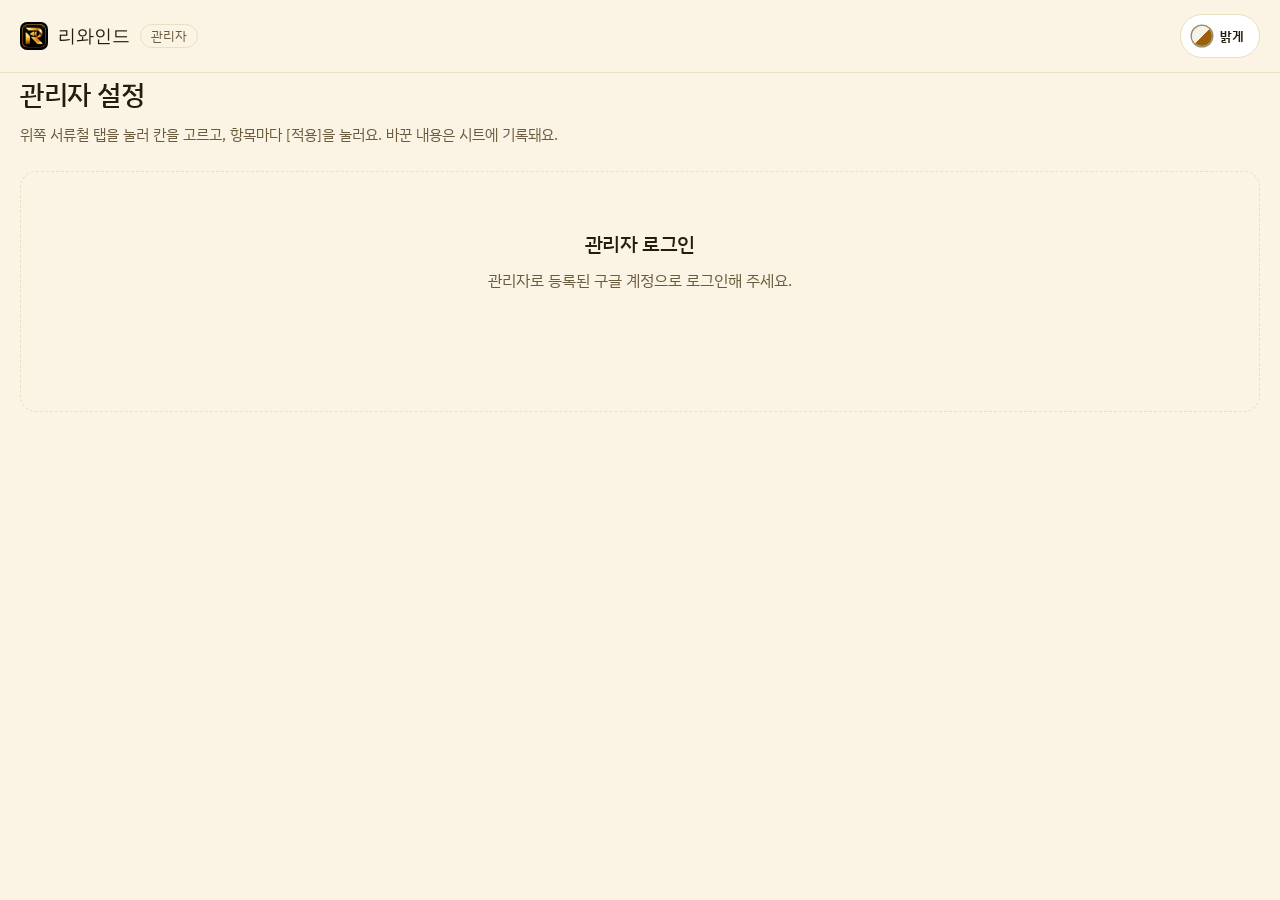
==== commit 1a7b809d: "admin: 숨김 속성이 display 규칙에 덮이던 문제 수정(차단 확인 칸이 항상 보이던 버그) / index: 상품 캘린더 카드 공개 전환(링크) Co-Authored-By:" ====
--- a/admin.html
+++ b/admin.html
@@ -41,6 +41,7 @@
     --card-shadow: 0 8px 20px -12px rgba(36,28,17,0.12);
   }
   * { box-sizing: border-box; }
+  [hidden] { display: none !important; }   /* display를 따로 준 요소(.ff-self, .who 등)도 숨김 속성을 따르게 한다 */
   body {
     margin: 0; background: var(--bg); color: var(--ink);
     font-family: 'IBM Plex Sans KR', -apple-system, sans-serif;
@@ -84,7 +85,7 @@
   .notice { background: var(--bg-raised); border: 1px solid var(--line); border-left: 3px solid var(--amber); border-radius: 12px; padding: 12px 16px; font-size: .9rem; color: var(--ink-dim); margin-bottom: 18px; box-shadow: var(--card-shadow); }
 
   .list { display: grid; gap: 12px; background: var(--bg-raised); border: 1px solid var(--line); border-radius: 14px; padding: 18px; position: relative; z-index: 1; box-shadow: var(--card-shadow); }
-  .list:has(> .state), .list:has(> .hist-wrap), .list:has(> #pc-table) { display: block; }
+  .list:has(> .state), .list:has(> .hist-wrap), .list:has(> #pc-table), .list:has(> #ff-box) { display: block; }
   #pc-table { min-width: 0; }
   .list > .state { border: 0; padding: 40px 12px; }
   .list > .hist-wrap { border: 0; border-radius: 0; background: transparent; }
@@ -316,6 +317,35 @@
     .tp-vch { display: block; } .tp-vch small { display: inline; } .tp-vch small::before { content: ' · '; }
   }
   @media (max-width: 560px) { .tp-ph { padding: 10px 12px; } .tp-vr { padding: 10px 12px; } }
+  /* ── 기능 공개 탭 (접두어 ff-: 이 탭 전용, 다른 칸과 겹치지 않게) ── */
+  .ff-note { color: var(--ink-dim); font-size: .88rem; margin: 0 0 14px; }
+  .ff-grid { display: grid; gap: 12px; }
+  .ff-card { background: var(--bg-raised); border: 1px solid var(--line); border-radius: 14px; padding: 14px 16px; display: grid; gap: 10px; box-shadow: var(--card-shadow); }
+  .ff-card.changed { border-color: var(--amber); background: linear-gradient(var(--changed-bg), var(--changed-bg)), var(--bg-raised); }
+  .ff-head { display: flex; flex-wrap: wrap; align-items: center; justify-content: space-between; gap: 8px 14px; }
+  .ff-name { font-weight: 600; min-width: 0; overflow-wrap: anywhere; }
+  .ff-key { color: var(--ink-faint); font-size: .8rem; font-weight: 400; margin-left: 8px; }
+  .ff-seg { display: inline-flex; border: 1px solid var(--line); border-radius: 10px; overflow: hidden; }
+  .ff-seg button { background: var(--bg-input); color: var(--ink-dim); border: 0; padding: 7px 16px; font-size: .92rem; cursor: pointer; }
+  .ff-seg button + button { border-left: 1px solid var(--line); }
+  .ff-seg button[aria-pressed="true"] { font-weight: 700; color: var(--on-amber); background: var(--amber); }
+  .ff-seg button[data-s="전체"][aria-pressed="true"] { background: var(--ok); }
+  .ff-seg button[data-s="꺼짐"][aria-pressed="true"] { background: var(--err); color: #fff; }
+  .ff-meta { display: flex; flex-wrap: wrap; align-items: center; gap: 6px 12px; color: var(--ink-dim); font-size: .88rem; }
+  .ff-desc { color: var(--ink-faint); }
+  .ff-link { background: none; border: 0; color: var(--amber); cursor: pointer; padding: 2px 0; font-size: .88rem; text-decoration: underline; text-underline-offset: 3px; }
+  .ff-lists { display: grid; grid-template-columns: 1fr 1fr; gap: 12px; }
+  .ff-lists label { display: grid; gap: 4px; font-size: .86rem; color: var(--ink-dim); min-width: 0; }
+  .ff-lists textarea { width: 100%; min-height: 110px; resize: vertical; background: var(--bg-input); color: var(--ink); border: 1px solid var(--line); border-radius: 10px; padding: 8px 10px; font: inherit; font-size: .9rem; line-height: 1.5; }
+  .ff-lists textarea:focus-visible { border-color: var(--amber); outline: none; box-shadow: 0 0 0 3px rgba(198,138,18,.25); }
+  .ff-lists textarea.bad { border-color: var(--err); }
+  .ff-warn { color: var(--err); font-size: .86rem; margin: 0; }
+  .ff-info { color: var(--ink-dim); font-size: .86rem; margin: 0; }
+  .ff-foot { display: flex; justify-content: flex-end; gap: 8px; }
+  .ff-foot .btn { padding: 8px 18px; font-size: .94rem; }
+  .ff-self { display: flex; gap: 8px; align-items: flex-start; font-size: .9rem; margin: 0 0 14px; }
+  .ff-self input { margin-top: 4px; }
+  @media (max-width: 640px) { .ff-lists { grid-template-columns: 1fr; } .ff-seg button { padding: 7px 12px; } }
 </style>
 <script src="./theme.js"></script>
 </head>
@@ -375,6 +405,19 @@
     </div>
   </div>
 </div>
+<div class="overlay" id="ff-confirm" role="dialog" aria-modal="true" aria-labelledby="ff-confirm-title">
+  <div class="dialog">
+    <h2 id="ff-confirm-title">공개 설정을 바꿀까요?</h2>
+    <p>고객 사이트에는 최대 5분 뒤에 반영돼요.</p>
+    <ul class="diff" id="ff-diff"></ul>
+    <p class="ff-warn" id="ff-extra" hidden></p>
+    <label class="ff-self" id="ff-self" hidden><input type="checkbox" id="ff-self-chk"><span>내 이메일이 차단명단에 들어 있어요. 정말 나를 차단할게요.</span></label>
+    <div class="actions">
+      <button class="btn ghost" id="ff-confirm-no" type="button">취소</button>
+      <button class="btn" id="ff-confirm-yes" type="button">적용</button>
+    </div>
+  </div>
+</div>
 <div class="toast" id="toast" role="status" aria-live="polite"></div>
 
 <script>
@@ -384,6 +427,8 @@
   const GOOGLE_CLIENT_ID = '188637268860-9hj2af4bt8esn506bf5bqs72qnbu0qjs.apps.googleusercontent.com';
   const GET_URL = 'https://bald-buffalo.pikapod.net/webhook/admin-settings-get';
   const SAVE_URL = 'https://bald-buffalo.pikapod.net/webhook/admin-settings-save';
+  const FLAGS_GET_URL = 'https://bald-buffalo.pikapod.net/webhook/admin-flags-get';
+  const FLAGS_SAVE_URL = 'https://bald-buffalo.pikapod.net/webhook/admin-flags-save';
   const TOPICS_URL = 'https://bald-buffalo.pikapod.net/webhook/admin-topics';
   const STATUS_URL = 'https://bald-buffalo.pikapod.net/webhook/admin-status';
   const CODE_URL = 'https://bald-buffalo.pikapod.net/webhook/admin-point-code';
@@ -467,6 +512,7 @@
     '이미지·영상': '첫 화면의 이미지와 영상을 바꾸는 칸이에요. 준비 중이에요.',
     '운영 한도': '무료 체험 횟수, 동시에 만드는 영상 수 같은 운영 한도를 정하는 칸이에요. 준비 중이에요. (야담 최대 길이는 야담 칸에 있어요.)',
     '기타': '어느 칸에도 속하지 않은 항목이에요.',
+    '기능 공개': '기능마다 고객에게 보일지 정해요. 꺼짐은 관리자도 못 봐요. 일부만은 관리자와 허용명단만 봐요. 전체는 모두 보고, 차단명단에 적은 사람만 못 봐요.',
     '주제 찾기': '전 세계 쇼핑 채널에서 평소보다 조회수가 유독 높은 영상을 분류 → 상품 순서로 묶어 보여줘요. 상품 줄을 누르면 영상이 펼쳐지고, 영상 줄을 누르면 유튜브에서 열려요. 보기만 하는 화면이에요.',
     '현황': '제작 중인 영상과 기다리는 신청, 실패한 건을 한눈에 봐요. 보기만 하는 화면이에요.',
     '포인트 코드': '이메일과 포인트를 적으면 코드를 만들어 그 이메일로 보내요. 받은 사람이 리와인드 계정 메뉴에서 코드를 넣으면 충전 포인트로 들어가요. 코드는 받는 이메일 계정에서만 한 번 쓸 수 있어요.',
@@ -475,7 +521,7 @@
   const DEFAULT_SUB = '위쪽 서류철 탭을 눌러 칸을 고르고, 항목마다 [적용]을 눌러요. 바꾼 내용은 시트에 기록돼요.';
   function cleanGroup(v) { return String(v == null ? '' : v).normalize('NFC').replace(/[\u200B-\u200D\u2060\uFEFF]/g, '').replace(/[\u00A0\u3000]/g, ' ').replace(/[・•∙‧⋅･]/g, '·').replace(/\s*·\s*/g, '·').replace(/\s+/g, ' ').trim(); }
   function fixGroup(it) { const g = cleanGroup(it.group); if (/^롱폼_(야담|긴야담)_|^롱폼_인트로_|^한도_(야담|긴야담)_/.test(it.key)) { it.group = '야담'; return it; } it.group = PLANNED.includes(g) ? g : (KEY_GROUP[it.key] || (/^롱폼_/.test(it.key) ? '롱폼 요금' : g) || '기타'); return it; }
-  const groups = () => { const have = []; items.forEach((it) => { if (!have.includes(it.group)) have.push(it.group); }); const g = PLANNED.slice(); have.forEach((n) => { if (!g.includes(n)) g.push(n); }); g.push('주제 찾기'); g.push('현황'); g.push('포인트 코드'); g.push('변경 이력'); return g; };
+  const groups = () => { const have = []; items.forEach((it) => { if (!have.includes(it.group)) have.push(it.group); }); const g = PLANNED.slice(); have.forEach((n) => { if (!g.includes(n)) g.push(n); }); g.push('주제 찾기'); g.push('기능 공개'); g.push('현황'); g.push('포인트 코드'); g.push('변경 이력'); return g; };
 
   function renderTabs() {
     const tabs = $('tabs'); tabs.innerHTML = '';
@@ -485,7 +531,7 @@
     g.forEach((name) => {
       const b = document.createElement('button'); b.type = 'button'; b.className = 'tab'; b.setAttribute('role', 'tab');
       b.setAttribute('aria-selected', name === activeTab ? 'true' : 'false'); b.textContent = name;
-      if (name !== '변경 이력' && name !== '포인트 코드' && name !== '현황' && name !== '주제 찾기' && !items.some((it) => it.group === name)) b.classList.add('soon');
+      if (name !== '변경 이력' && name !== '포인트 코드' && name !== '현황' && name !== '주제 찾기' && name !== '기능 공개' && !items.some((it) => it.group === name)) b.classList.add('soon');
       if (name !== '변경 이력' && items.some((it) => it.group === name && isChanged(it))) { const d = document.createElement('span'); d.className = 'dot'; d.title = '적용하지 않은 변경이 있어요'; b.appendChild(d); }
       b.addEventListener('click', () => { activeTab = name; renderTabs(); renderList(); });
       tabs.appendChild(b);
@@ -843,12 +889,143 @@
     wrap.appendChild(t); list.appendChild(wrap);
   }
 
+  // ───────────────────────── 기능 공개 탭 ─────────────────────────
+  // 이 블록은 이 탭 전용이에요(상태 ff, 함수 ff*). 다른 칸의 코드와 섞이는 곳은 아래 '연결 지점' 주석이 달린 몇 줄뿐이에요.
+  // 규칙(꺼짐·일부만·전체, 차단명단 우선 등)의 판정은 서버가 해요. 여기는 보여 주고 값을 보내기만 해요.
+  const FF_WIRED = ['주제찾기_뜨는상품', '주제찾기_시즌소재', '쇼츠', '롱폼', '상품쇼츠', '야담', '분위기영상', '낭독', '상품캘린더'];   // 지금 사이트·서버가 실제로 이 스위치를 따르는 기능. 새 기능을 연결할 때마다 여기에 추가하세요.
+  const FF_STATES = ['꺼짐', '일부만', '전체'];
+  const FF_STATE_HELP = { '꺼짐': '아무에게도 안 보여요(관리자도). 차단·허용명단과 상관없어요.', '일부만': '관리자와 허용명단에 있는 사람에게만 보여요.', '전체': '모든 고객에게 보여요(차단명단에 있는 사람만 빼고).' };
+  let ff = { items: null, err: false, draft: {}, open: {}, saving: false, me: '', pending: null };
+  const ffOf = (key) => ff.items && ff.items.find((x) => x.key === key);
+  const ffMails = (text) => { const out = [], seen = new Set(); String(text || '').split(/[\s,;]+/).forEach((p) => { const e = p.replace(/^[<"'(]+|[>"'),.]+$/g, '').toLowerCase(); if (e && !seen.has(e)) { seen.add(e); out.push(e); } }); return out; };
+  const ffBadMails = (list) => list.filter((e) => !/^[^\s@<>"',;]+@[^\s@<>"',;]+\.[^\s@<>"',;]+$/.test(e));
+  const ffDraftOf = (it) => ff.draft[it.key] || (ff.draft[it.key] = { state: it.state, allow: it.allow.join('\n'), block: it.block.join('\n') });
+  const ffSame = (a, b) => a.length === b.length && a.every((e) => b.includes(e));
+  function ffChanged(it) { const d = ff.draft[it.key]; return !!d && (d.state !== it.state || !ffSame(ffMails(d.allow), it.allow) || !ffSame(ffMails(d.block), it.block)); }
+  const ffAnyChanged = () => !!ff.items && ff.items.some(ffChanged);
+  function ffProblem(it) {
+    const d = ffDraftOf(it), a = ffMails(d.allow), b = ffMails(d.block);
+    if (ffBadMails(a).length) return '허용명단에 이메일이 아닌 항목이 있어요: ' + ffBadMails(a).slice(0, 3).join(', ');
+    if (ffBadMails(b).length) return '차단명단에 이메일이 아닌 항목이 있어요: ' + ffBadMails(b).slice(0, 3).join(', ');
+    if (a.length > 500 || b.length > 500) return '명단은 500명까지예요.';
+    return '';
+  }
+  async function loadFlags() {
+    ff.err = false;
+    try {
+      const { status, data } = await post(FLAGS_GET_URL, { idToken: token() });
+      if (status === 401) { clearToken(); renderLogin('expired'); return; }
+      if (status === 403) { $('forbidden-msg').textContent = '이 화면은 관리자만 볼 수 있어요.'; show('forbidden'); return; }
+      if (status === 200 && data && data.ok === true && Array.isArray(data.features)) { ff.items = data.features; ff.me = String(data.email || '').toLowerCase(); ff.draft = {}; } else ff.err = true;
+    } catch (e) { ff.err = true; }
+    if (activeTab === '기능 공개') drawFlags();
+  }
+  function renderFlags(list) {
+    const box = document.createElement('div'); box.id = 'ff-box'; list.appendChild(box);
+    if (!ff.items || ff.err) { ff.items = null; ff.err = false; drawFlags(); loadFlags(); } else drawFlags();
+  }
+  function ffEl(tag, cls, text) { const e = document.createElement(tag); if (cls) e.className = cls; if (text != null) e.textContent = text; return e; }
+  function drawFlags() {
+    const box = $('ff-box'); if (!box) return; box.innerHTML = '';
+    const note = (t, retry) => { const w = ffEl('div', 'state'); const p = ffEl('p', '', t); p.style.margin = '0'; w.appendChild(p); if (retry) { const b = ffEl('button', 'btn ghost', '다시 불러오기'); b.type = 'button'; b.style.marginTop = '14px'; b.addEventListener('click', () => { ff.items = null; ff.err = false; drawFlags(); loadFlags(); }); w.appendChild(b); } box.appendChild(w); };
+    if (ff.err) { note('기능 목록을 불러오지 못했어요.', true); return; }
+    if (!ff.items) { note('불러오는 중이에요…'); return; }
+    box.appendChild(ffEl('p', 'ff-note', '바꾼 내용은 고객 사이트에 최대 5분 뒤에 반영돼요. 새 기능은 시트 `기능공개` 탭에 줄을 추가하면 여기에 나타나요.'));
+    const grid = ffEl('div', 'ff-grid'); box.appendChild(grid);
+    ff.items.forEach((it) => grid.appendChild(ffCard(it)));
+  }
+  function ffCard(it) {
+    const d = ffDraftOf(it), changed = ffChanged(it), problem = ffProblem(it);
+    const card = ffEl('section', 'ff-card' + (changed ? ' changed' : ''));
+    const head = ffEl('div', 'ff-head'); const nm = ffEl('div', 'ff-name', it.label);
+    if (it.label !== it.key) nm.appendChild(ffEl('span', 'ff-key', it.key));
+    head.appendChild(nm);
+    const seg = ffEl('div', 'ff-seg'); seg.setAttribute('role', 'group'); seg.setAttribute('aria-label', it.label + ' 공개 상태');
+    FF_STATES.forEach((s) => { const b = ffEl('button', '', s); b.type = 'button'; b.dataset.s = s; b.setAttribute('aria-pressed', d.state === s ? 'true' : 'false'); b.addEventListener('click', () => { d.state = s; drawFlags(); }); seg.appendChild(b); });
+    head.appendChild(seg); card.appendChild(head);
+    const a = ffMails(d.allow), b = ffMails(d.block), meta = ffEl('div', 'ff-meta');
+    meta.appendChild(ffEl('span', '', FF_STATE_HELP[d.state]));
+    meta.appendChild(ffEl('span', '', '허용 ' + a.length + '명 · 차단 ' + b.length + '명'));
+    const tg = ffEl('button', 'ff-link', ff.open[it.key] ? '명단 접기' : '명단 편집'); tg.type = 'button'; tg.setAttribute('aria-expanded', ff.open[it.key] ? 'true' : 'false'); tg.addEventListener('click', () => { ff.open[it.key] = !ff.open[it.key]; drawFlags(); }); meta.appendChild(tg);
+    card.appendChild(meta);
+    if (it.desc) card.appendChild(ffEl('p', 'ff-info ff-desc', it.desc));
+    if (ff.open[it.key]) {
+      const lists = ffEl('div', 'ff-lists');
+      [['allow', '허용명단 (일부만일 때 볼 수 있는 사람)'], ['block', '차단명단 (어떤 상태에서도 못 보는 사람)']].forEach(([k, t]) => {
+        const lb = ffEl('label', '', t); const ta = ffEl('textarea'); ta.value = d[k]; ta.placeholder = '이메일을 한 줄에 하나씩'; ta.spellcheck = false; ta.autocomplete = 'off'; ta.setAttribute('aria-label', it.label + ' ' + t);
+        ta.addEventListener('input', () => { d[k] = ta.value; ffRefresh(card, it); });   // 글자 칠 때마다 전체를 다시 그리지 않아요(커서 유지)
+        lb.appendChild(ta); lists.appendChild(lb);
+      });
+      card.appendChild(lists);
+    }
+    card.appendChild(ffEl('p', 'ff-warn', '')); card.appendChild(ffEl('p', 'ff-info ff-nw', ''));
+    const foot = ffEl('div', 'ff-foot');
+    const undo = ffEl('button', 'btn ghost', '되돌리기'); undo.type = 'button'; undo.addEventListener('click', () => { delete ff.draft[it.key]; drawFlags(); });
+    const ap = ffEl('button', 'btn', '적용'); ap.type = 'button'; ap.addEventListener('click', () => ffAsk(it));
+    foot.appendChild(undo); foot.appendChild(ap); card.appendChild(foot);
+    ffRefresh(card, it);
+    return card;
+  }
+  function ffRefresh(card, it) {   // 경고 문구·버튼 상태·바뀜 표시만 갱신
+    const d = ffDraftOf(it), changed = ffChanged(it), problem = ffProblem(it), notes = [];
+    card.classList.toggle('changed', changed);
+    card.querySelector('.ff-warn').textContent = problem || (it.warn && it.warn.length && !changed ? it.warn.join(' ') : '');
+    if (!it.inSheet) notes.push('시트에 이 기능의 줄이 아직 없어요(지금은 기본값이 적용 중). 적용하면 줄이 만들어지고' + (/^주제찾기_/.test(it.key) ? ', 설정 탭의 옛 공개 스위치(주제찾기_고객공개)는 이 기능에서 더 이상 쓰이지 않아요.' : '.'));
+    if (!FF_WIRED.includes(it.key)) notes.push('아직 사이트 화면과 연결되기 전이에요. 지금 바꿔도 고객 화면은 그대로예요.');
+    card.querySelector('.ff-nw').textContent = notes.join(' ');
+    card.querySelectorAll('textarea').forEach((t, i) => t.classList.toggle('bad', !!problem && ffBadMails(ffMails(i ? d.block : d.allow)).length > 0));
+    const [undo, ap] = card.querySelectorAll('.ff-foot .btn'); undo.disabled = !changed || ff.saving; ap.disabled = !changed || !!problem || ff.saving;
+    const m = card.querySelector('.ff-meta span:nth-child(2)'); if (m) m.textContent = '허용 ' + ffMails(d.allow).length + '명 · 차단 ' + ffMails(d.block).length + '명';
+  }
+  const ffSummary = (st, a, b) => st + ' · 허용 ' + a.length + ' · 차단 ' + b.length;
+  function ffAsk(it) {
+    if (ff.saving || !ffChanged(it) || ffProblem(it)) return;
+    const d = ffDraftOf(it), a = ffMails(d.allow), b = ffMails(d.block), selfBlock = !!ff.me && b.includes(ff.me);
+    ff.pending = { key: it.key, state: d.state, allow: a, block: b };
+    $('ff-diff').innerHTML = '';
+    const li = ffEl('li'); li.appendChild(ffEl('span', '', it.label)); li.appendChild(ffEl('span', 'arrow', ffSummary(it.state, it.allow, it.block) + ' → ' + ffSummary(d.state, a, b))); $('ff-diff').appendChild(li);
+    const parts = [];
+    if (d.state === '꺼짐') parts.push('꺼짐이면 관리자를 포함해 아무에게도 보이지 않아요.');
+    if (d.state === '일부만' && a.length === 0) parts.push('허용명단이 비어 있어서 관리자만 볼 수 있어요.');
+    $('ff-extra').textContent = parts.join(' '); $('ff-extra').hidden = !parts.length;
+    $('ff-self').hidden = !selfBlock; $('ff-self-chk').checked = false;
+    $('ff-confirm-yes').disabled = false; $('ff-confirm').classList.add('show'); $('ff-confirm-no').focus();   // 실수로 Enter를 눌러도 저장되지 않게 취소에 포커스
+  }
+  const ffHide = () => { $('ff-confirm').classList.remove('show'); ff.pending = null; };
+  const ffClose = () => { if (!ff.saving) ffHide(); };   // 저장 중에는 사용자가 창을 닫지 못한다
+  $('ff-confirm-no').addEventListener('click', ffClose);
+  $('ff-confirm').addEventListener('click', (e) => { if (e.target === $('ff-confirm')) ffClose(); });
+  document.addEventListener('keydown', (e) => { if (e.key === 'Escape') ffClose(); });
+  $('ff-confirm-yes').addEventListener('click', async () => {
+    const p = ff.pending; if (ff.saving || !p) return;
+    if (!$('ff-self').hidden && !$('ff-self-chk').checked) { toast('내 이메일을 차단하려면 확인 칸을 체크해 주세요.', true); return; }
+    const it = ffOf(p.key); if (!it) { ffHide(); return; }
+    ff.saving = true; $('ff-confirm-yes').disabled = true; $('ff-confirm-yes').textContent = '저장 중…';
+    try {
+      const body = { idToken: token(), changes: [{ key: p.key, state: p.state, allow: p.allow, block: p.block, base: it.inSheet ? { state: it.state, allow: it.allow, block: it.block } : null, confirmSelf: !$('ff-self').hidden && $('ff-self-chk').checked }] };
+      const { status, data } = await post(FLAGS_SAVE_URL, body);
+      ffHide();
+      if (status === 401) { clearToken(); toast('로그인이 만료됐어요. 다시 로그인해 주세요.', true); renderLogin('expired'); return; }
+      if (status === 403) { toast('관리자 권한이 없어요.', true); show('forbidden'); return; }
+      if (status === 400 && data && Array.isArray(data.errors)) { toast(data.errors.join(' / '), true); if (data.stale) { ff.items = null; drawFlags(); loadFlags(); } return; }
+      if (status !== 200 || !data || data.ok !== true) { toast('저장 결과를 확인하지 못했어요. 목록을 다시 불러올게요.', true); ff.items = null; drawFlags(); loadFlags(); return; }
+      Object.assign(it, { state: p.state, allow: p.allow, block: p.block, inSheet: true, warn: [] }); delete ff.draft[it.key];
+      const ch = (data.changed && data.changed[0]) || {};
+      history.unshift({ time: new Date().toLocaleString('sv-SE'), admin: $('who-email').textContent, key: '기능공개/' + it.key, from: String(ch.from || ''), to: String(ch.to || ffSummary(p.state, p.allow, p.block)) });
+      toast(data.note || '저장했어요.');
+      if (activeTab === '기능 공개') drawFlags();
+    } catch (e) { ffHide(); toast('저장 결과를 확인하지 못했어요. 목록을 다시 불러올게요.', true); ff.items = null; drawFlags(); loadFlags(); }
+    finally { ff.saving = false; $('ff-confirm-yes').disabled = false; $('ff-confirm-yes').textContent = '적용'; }
+  });
+  // ───────────────────────── (기능 공개 탭 끝) ─────────────────────────
+
   function renderList() {
     const list = $('list'); list.innerHTML = '';
     if (activeTab === '변경 이력') { renderHistory(list); return; }
     if (activeTab === '포인트 코드') { renderCodes(list); return; }
     if (activeTab === '현황') { renderStatus(list); return; }
     if (activeTab === '주제 찾기') { renderTopics(list); return; }
+    if (activeTab === '기능 공개') { renderFlags(list); return; }   // 연결 지점
     if (activeTab === '공지' && items.some((x) => x.key === '공지문구') && items.some((x) => x.key === '공지사용')) { renderNotice(list); return; }
     const mine = items.filter((it) => it.group === activeTab);
     if (!mine.length) { list.innerHTML = '<div class="state"><h2>준비 중이에요</h2><p style="margin:0">이 칸에서 고칠 수 있는 항목은 앞으로 추가돼요.</p></div>'; return; }
@@ -1090,10 +1267,10 @@
     }
   });
 
-  $('logout').addEventListener('click', () => { clearToken(); try { google.accounts.id.disableAutoSelect(); } catch (e) {} items = []; draft = {}; history = []; codes = null; statusData = null; renderLogin('gate'); });
+  $('logout').addEventListener('click', () => { clearToken(); try { google.accounts.id.disableAutoSelect(); } catch (e) {} items = []; draft = {}; history = []; codes = null; statusData = null; ff = { items: null, err: false, draft: {}, open: {}, saving: false, me: '', pending: null }; renderLogin('gate'); });
   $('switch').addEventListener('click', () => { clearToken(); try { google.accounts.id.disableAutoSelect(); } catch (e) {} renderLogin('gate'); });
   $('retry').addEventListener('click', load);
-  window.addEventListener('beforeunload', (e) => { if (items.some(isChanged)) { e.preventDefault(); e.returnValue = ''; } });
+  window.addEventListener('beforeunload', (e) => { if (items.some(isChanged) || ffAnyChanged()) { e.preventDefault(); e.returnValue = ''; } });
 
   load();
 })();
